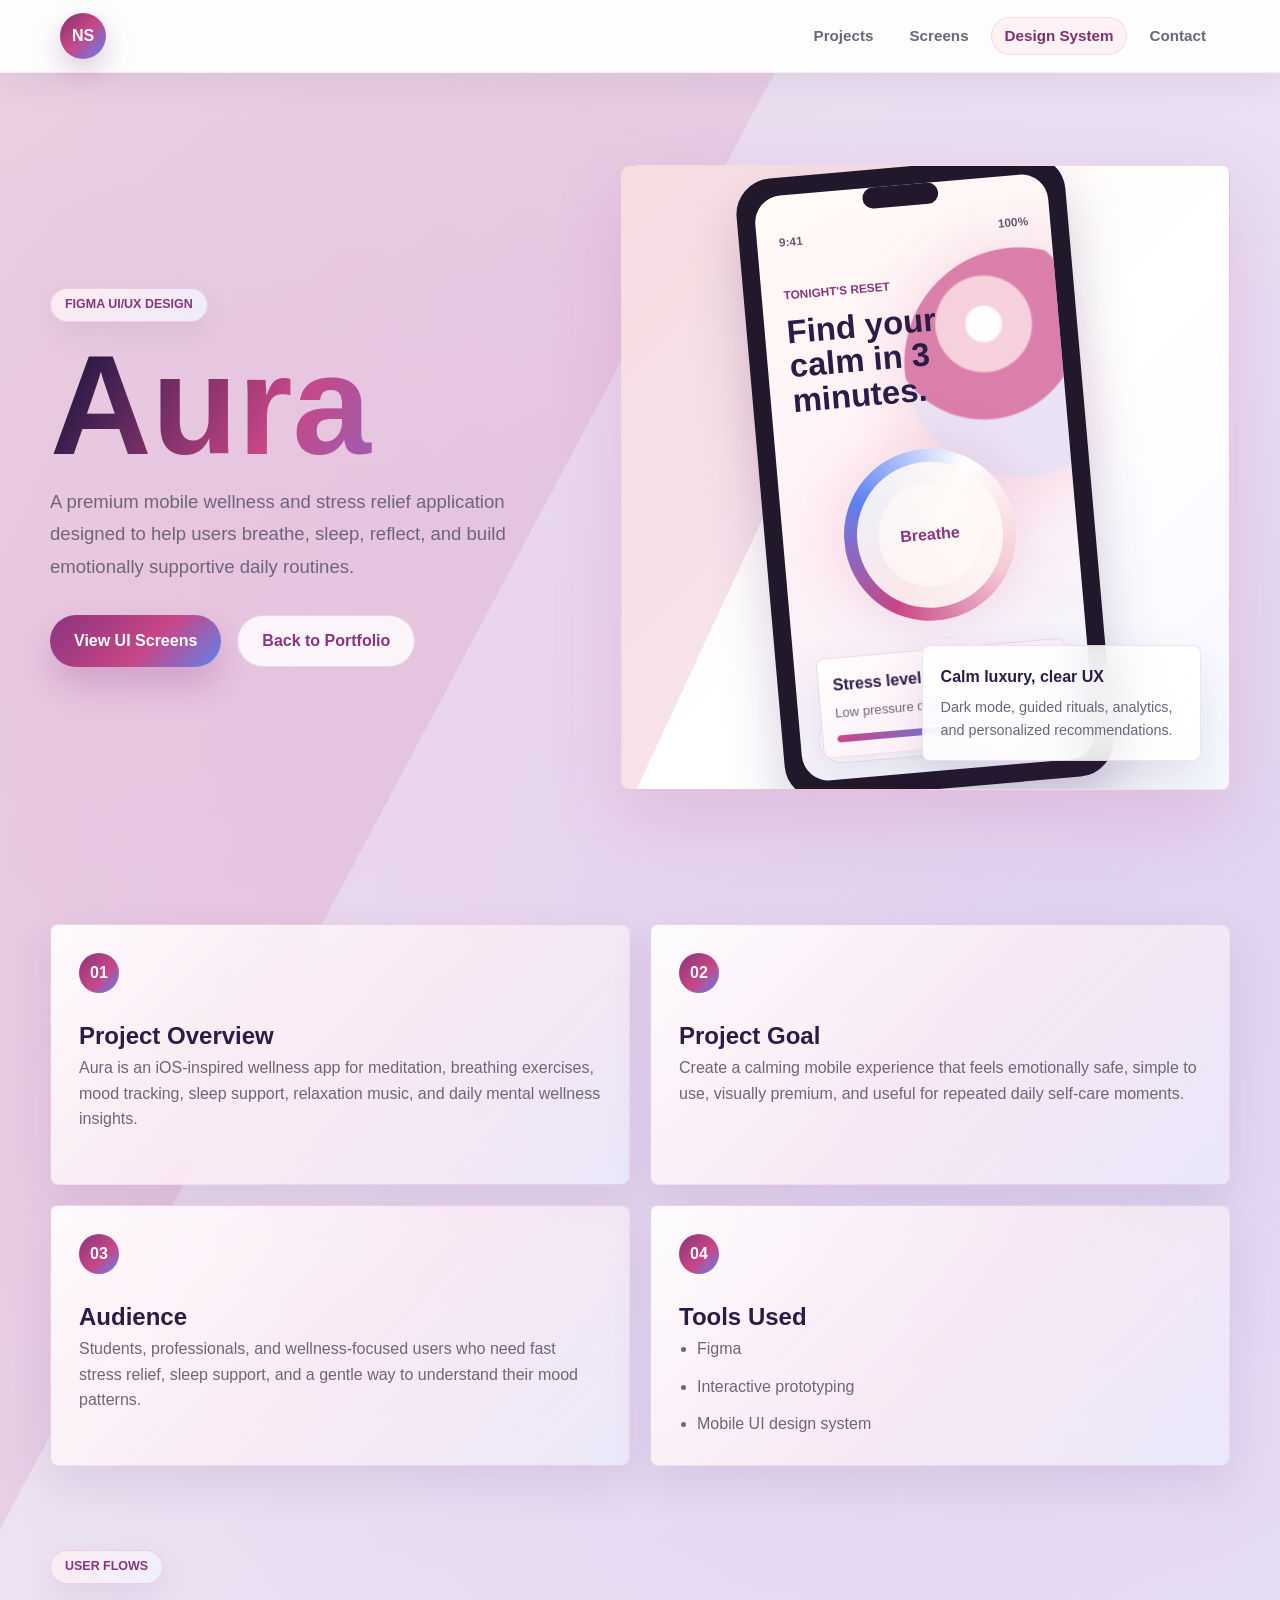
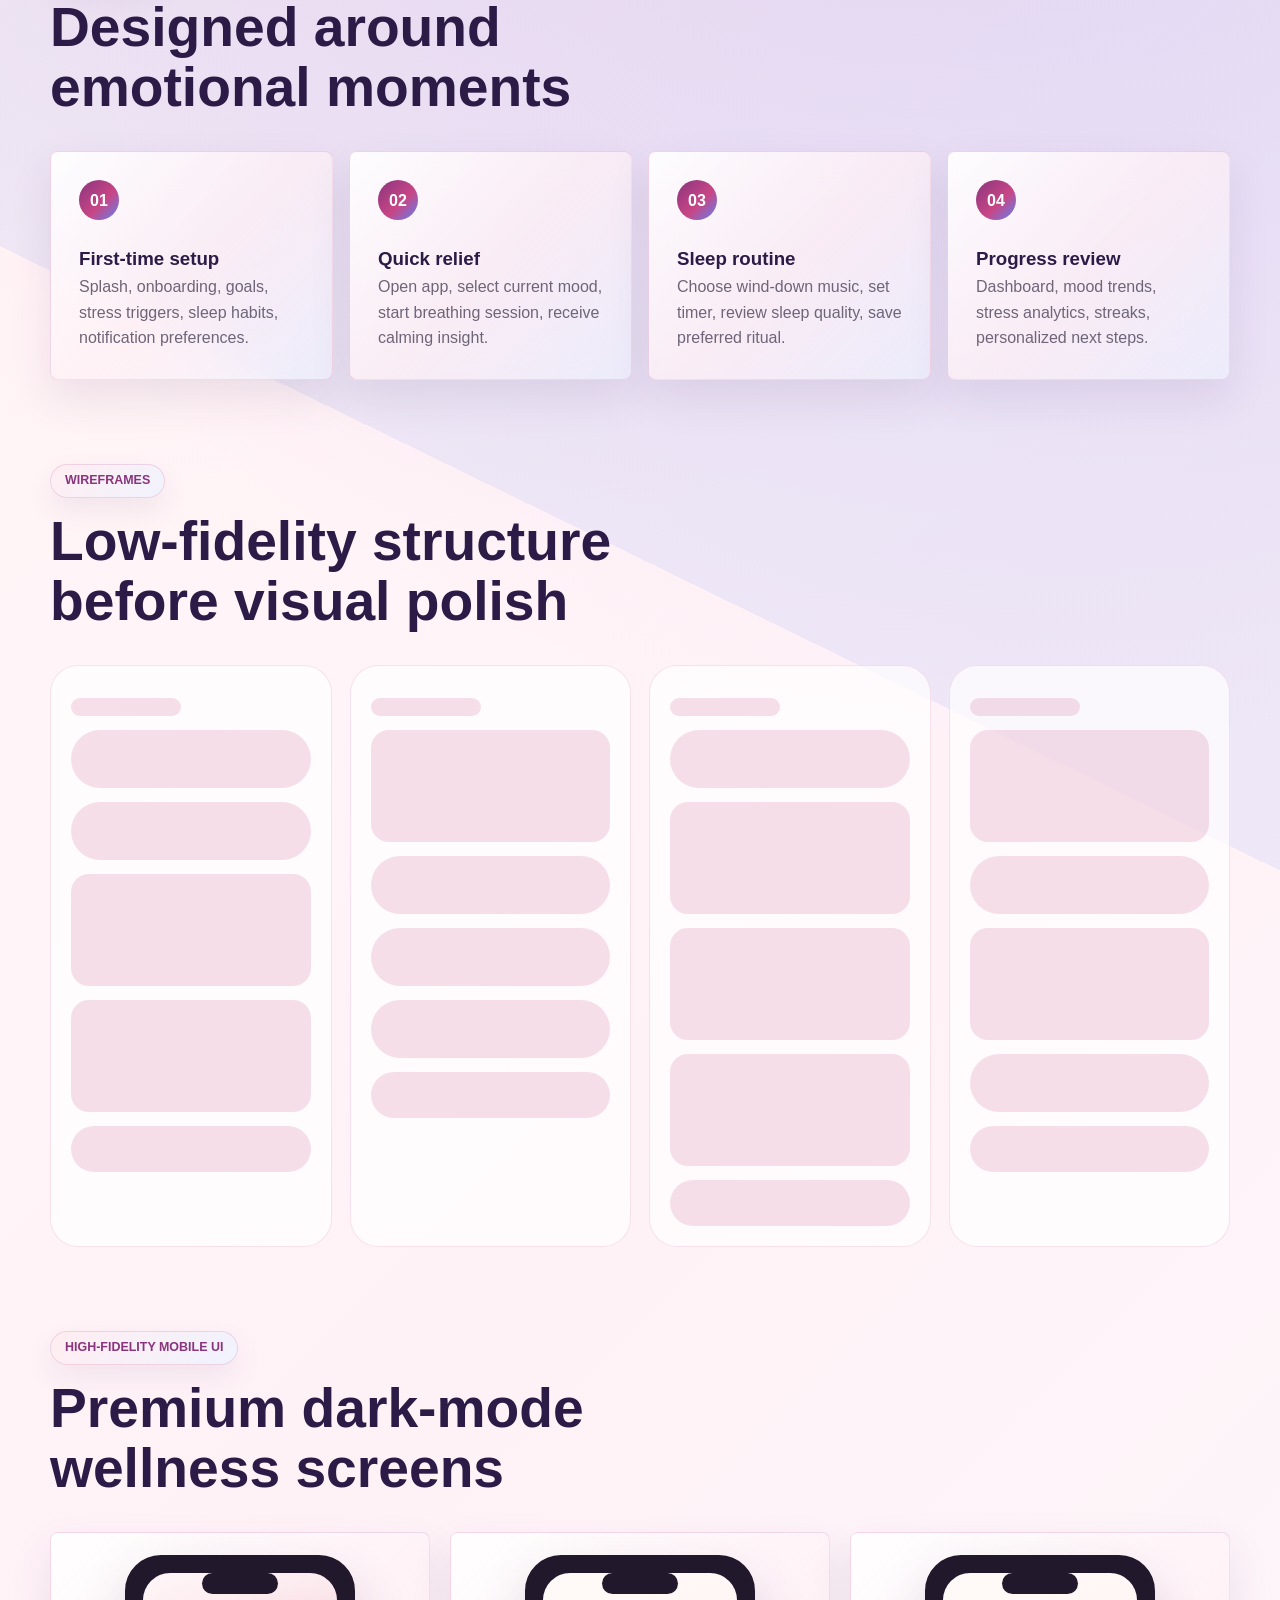
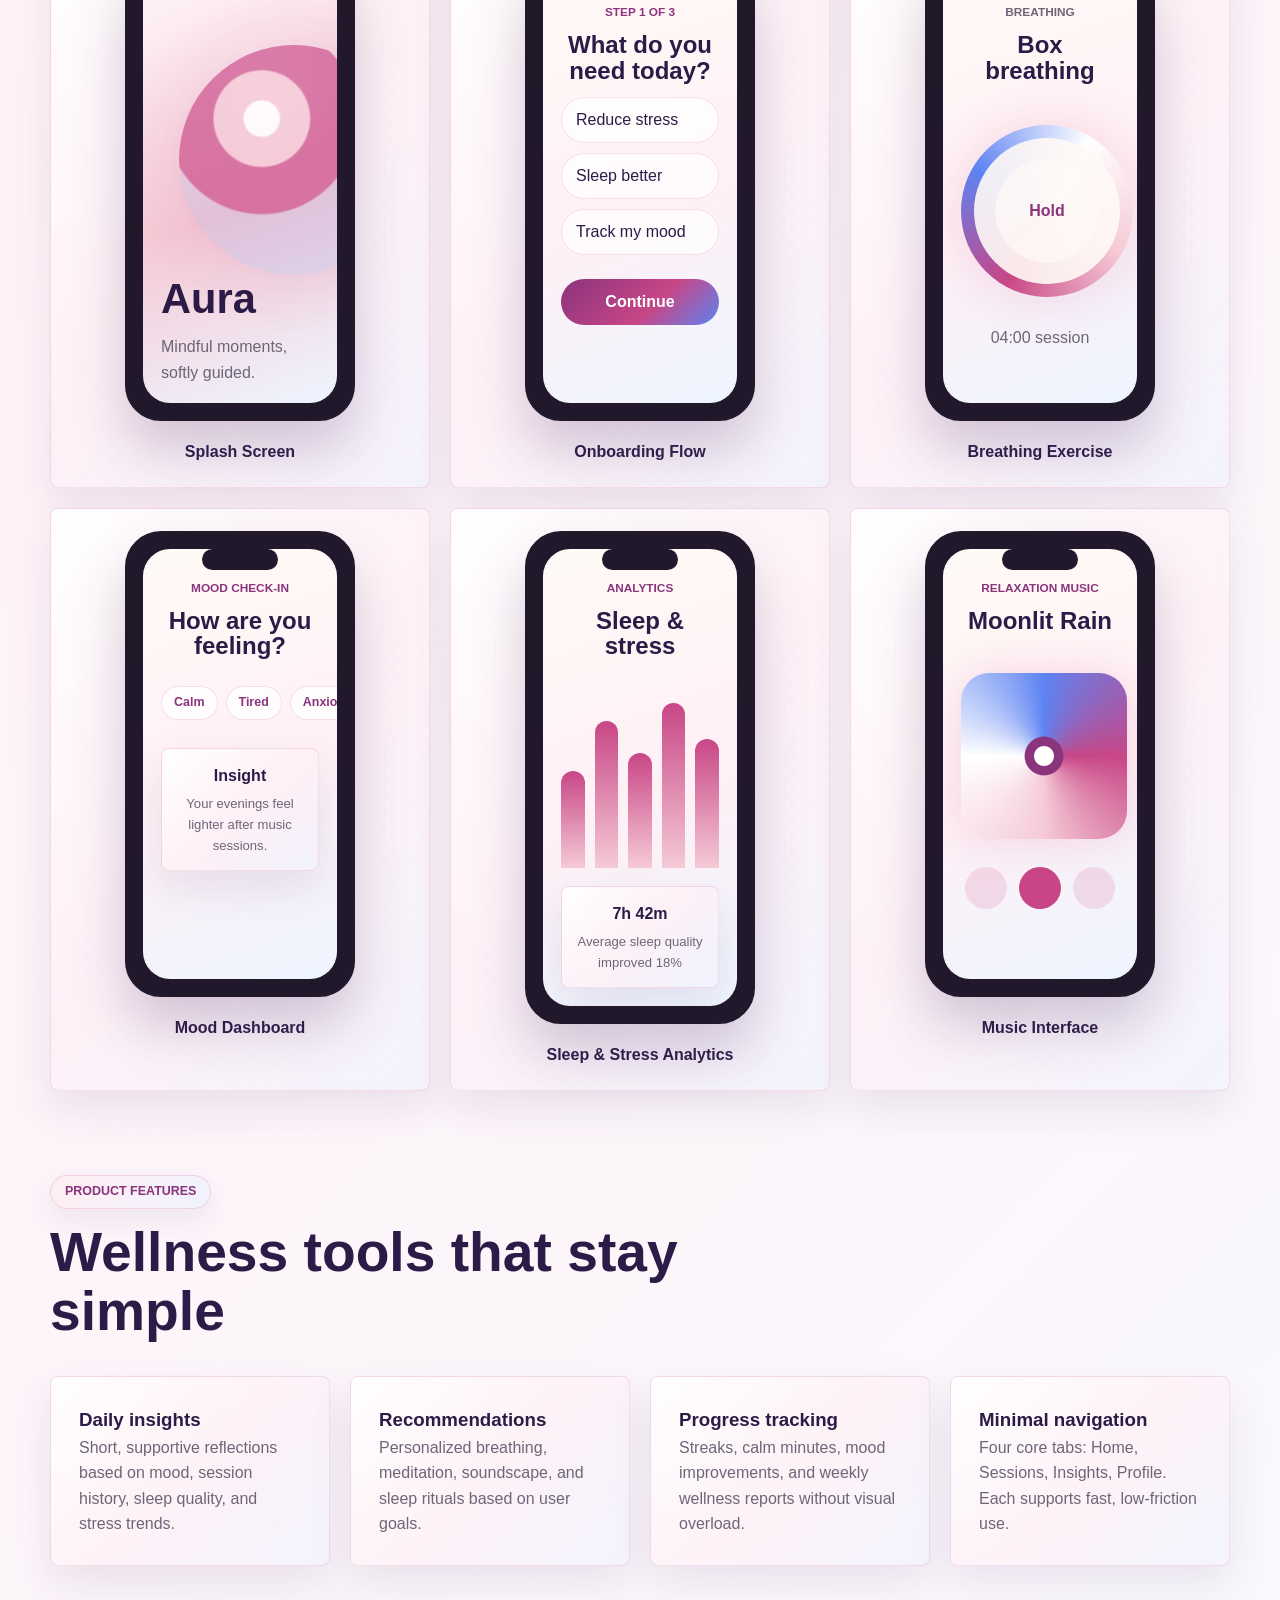
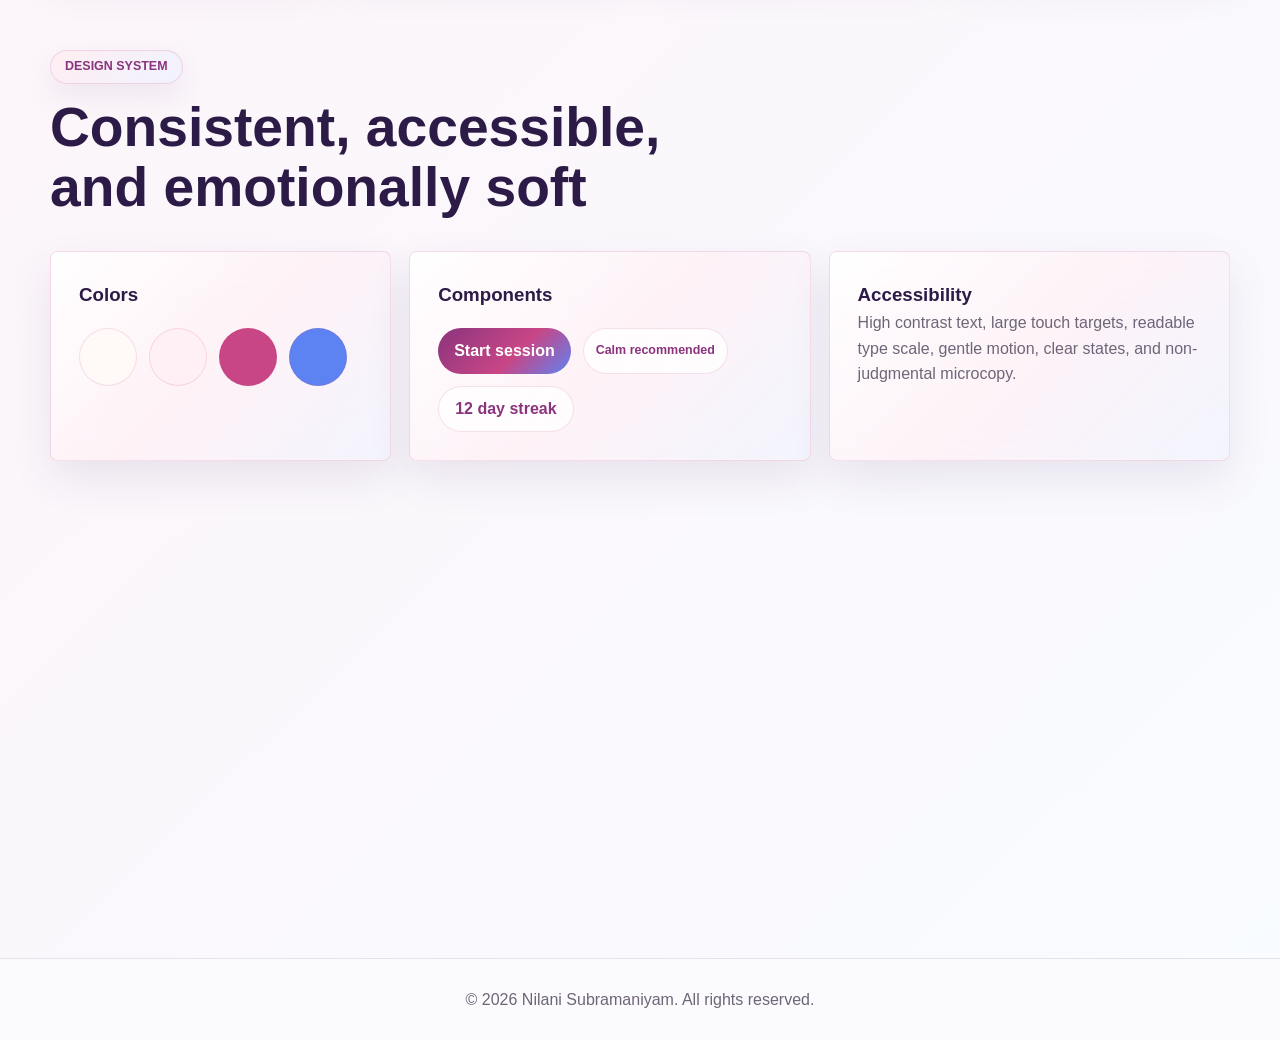
==== aura-case-study.html @ d95088f6 "Initial portfolio case studies" ====
<!DOCTYPE html>
<html lang="en">
<head>
  <meta charset="UTF-8">
  <meta name="viewport" content="width=device-width, initial-scale=1.0">
  <title>Aura Case Study | Nilani Subramaniyam</title>
  <link rel="preconnect" href="https://fonts.googleapis.com">
  <link rel="preconnect" href="https://fonts.gstatic.com" crossorigin>
  <link href="https://fonts.googleapis.com/css2?family=Inter:wght@400;500;600;700;800&display=swap" rel="stylesheet">
  <link rel="stylesheet" href="style.css">
</head>
<body>
  <header class="site-header" id="top">
    <nav class="navbar">
      <a href="index.html" class="logo" aria-label="Back to portfolio home">NS</a>

      <button class="nav-toggle" type="button" aria-label="Open navigation" aria-expanded="false">
        <span></span>
        <span></span>
        <span></span>
      </button>

      <ul class="nav-links">
        <li><a href="index.html#projects">Projects</a></li>
        <li><a href="#screens">Screens</a></li>
        <li><a href="#system">Design System</a></li>
        <li><a href="index.html#contact" class="nav-cta">Contact</a></li>
      </ul>
    </nav>
  </header>

  <main class="aura-page">
    <section class="section aura-case-hero">
      <div class="aura-hero-copy reveal">
        <p class="aura-kicker">Figma UI/UX Design</p>
        <h1>Aura</h1>
        <p>
          A premium mobile wellness and stress relief application designed to help users breathe, sleep, reflect, and build emotionally supportive daily routines.
        </p>
        <div class="hero-actions">
          <a href="#screens" class="btn aura-primary-btn">View UI Screens</a>
          <a href="index.html#projects" class="btn aura-secondary-btn">Back to Portfolio</a>
        </div>
      </div>

      <div class="aura-hero-stage reveal" aria-label="Aura mobile app preview">
        <div class="aura-phone aura-phone-large">
          <div class="aura-screen aura-screen-home">
            <div class="aura-status"><span>9:41</span><span>100%</span></div>
            <div class="aura-orb"></div>
            <p class="aura-mini-label">Tonight's reset</p>
            <h2>Find your calm in 3 minutes.</h2>
            <div class="aura-breath-ring"><span>Breathe</span></div>
            <div class="aura-glass-card">
              <strong>Stress level</strong>
              <span>Low pressure day</span>
              <div class="aura-meter"><i></i></div>
            </div>
            <nav class="aura-tabbar" aria-label="Aura preview navigation">
              <span></span><span></span><span></span><span></span>
            </nav>
          </div>
        </div>
        <div class="aura-floating-note">
          <strong>Calm luxury, clear UX</strong>
          <span>Dark mode, guided rituals, analytics, and personalized recommendations.</span>
        </div>
      </div>
    </section>

    <section class="section aura-section">
      <div class="case-info-grid case-four-grid">
        <article class="aura-card reveal">
          <span class="case-number">01</span>
          <h2>Project Overview</h2>
          <p>Aura is an iOS-inspired wellness app for meditation, breathing exercises, mood tracking, sleep support, relaxation music, and daily mental wellness insights.</p>
        </article>
        <article class="aura-card reveal">
          <span class="case-number">02</span>
          <h2>Project Goal</h2>
          <p>Create a calming mobile experience that feels emotionally safe, simple to use, visually premium, and useful for repeated daily self-care moments.</p>
        </article>
        <article class="aura-card reveal">
          <span class="case-number">03</span>
          <h2>Audience</h2>
          <p>Students, professionals, and wellness-focused users who need fast stress relief, sleep support, and a gentle way to understand their mood patterns.</p>
        </article>
        <article class="aura-card reveal">
          <span class="case-number">04</span>
          <h2>Tools Used</h2>
          <ul class="case-list">
            <li>Figma</li>
            <li>Interactive prototyping</li>
            <li>Mobile UI design system</li>
          </ul>
        </article>
      </div>
    </section>

    <section class="section aura-section">
      <div class="section-heading reveal">
        <p class="aura-kicker">User Flows</p>
        <h2>Designed around emotional moments</h2>
      </div>
      <div class="aura-flow-grid">
        <article class="aura-flow reveal"><span>01</span><h3>First-time setup</h3><p>Splash, onboarding, goals, stress triggers, sleep habits, notification preferences.</p></article>
        <article class="aura-flow reveal"><span>02</span><h3>Quick relief</h3><p>Open app, select current mood, start breathing session, receive calming insight.</p></article>
        <article class="aura-flow reveal"><span>03</span><h3>Sleep routine</h3><p>Choose wind-down music, set timer, review sleep quality, save preferred ritual.</p></article>
        <article class="aura-flow reveal"><span>04</span><h3>Progress review</h3><p>Dashboard, mood trends, stress analytics, streaks, personalized next steps.</p></article>
      </div>
    </section>

    <section class="section aura-section">
      <div class="section-heading reveal">
        <p class="aura-kicker">Wireframes</p>
        <h2>Low-fidelity structure before visual polish</h2>
      </div>
      <div class="aura-wireframe-grid">
        <div class="aura-wireframe reveal"><span></span><i></i><i></i><b></b><b></b><small></small></div>
        <div class="aura-wireframe reveal"><span></span><b></b><i></i><i></i><i></i><small></small></div>
        <div class="aura-wireframe reveal"><span></span><i></i><b></b><b></b><b></b><small></small></div>
        <div class="aura-wireframe reveal"><span></span><b></b><i></i><b></b><i></i><small></small></div>
      </div>
    </section>

    <section class="section aura-section" id="screens">
      <div class="section-heading reveal">
        <p class="aura-kicker">High-Fidelity Mobile UI</p>
        <h2>Premium dark-mode wellness screens</h2>
      </div>

      <div class="aura-screen-gallery">
        <article class="aura-screen-card reveal">
          <div class="aura-phone">
            <div class="aura-screen aura-screen-splash">
              <div class="aura-orb"></div>
              <h3>Aura</h3>
              <p>Mindful moments, softly guided.</p>
            </div>
          </div>
          <h3>Splash Screen</h3>
        </article>

        <article class="aura-screen-card reveal">
          <div class="aura-phone">
            <div class="aura-screen aura-screen-onboarding">
              <p class="aura-mini-label">Step 1 of 3</p>
              <h3>What do you need today?</h3>
              <div class="aura-choice">Reduce stress</div>
              <div class="aura-choice">Sleep better</div>
              <div class="aura-choice">Track my mood</div>
              <button type="button">Continue</button>
            </div>
          </div>
          <h3>Onboarding Flow</h3>
        </article>

        <article class="aura-screen-card reveal">
          <div class="aura-phone">
            <div class="aura-screen aura-screen-breathe">
              <p class="aura-mini-label">Breathing</p>
              <h3>Box breathing</h3>
              <div class="aura-breath-ring"><span>Hold</span></div>
              <p>04:00 session</p>
            </div>
          </div>
          <h3>Breathing Exercise</h3>
        </article>

        <article class="aura-screen-card reveal">
          <div class="aura-phone">
            <div class="aura-screen aura-screen-mood">
              <p class="aura-mini-label">Mood check-in</p>
              <h3>How are you feeling?</h3>
              <div class="aura-moods"><span>Calm</span><span>Tired</span><span>Anxious</span></div>
              <div class="aura-glass-card"><strong>Insight</strong><span>Your evenings feel lighter after music sessions.</span></div>
            </div>
          </div>
          <h3>Mood Dashboard</h3>
        </article>

        <article class="aura-screen-card reveal">
          <div class="aura-phone">
            <div class="aura-screen aura-screen-analytics">
              <p class="aura-mini-label">Analytics</p>
              <h3>Sleep & stress</h3>
              <div class="aura-chart"><i></i><i></i><i></i><i></i><i></i></div>
              <div class="aura-glass-card"><strong>7h 42m</strong><span>Average sleep quality improved 18%</span></div>
            </div>
          </div>
          <h3>Sleep & Stress Analytics</h3>
        </article>

        <article class="aura-screen-card reveal">
          <div class="aura-phone">
            <div class="aura-screen aura-screen-music">
              <p class="aura-mini-label">Relaxation music</p>
              <h3>Moonlit Rain</h3>
              <div class="aura-album"></div>
              <div class="aura-player"><span></span><span></span><span></span></div>
            </div>
          </div>
          <h3>Music Interface</h3>
        </article>
      </div>
    </section>

    <section class="section aura-section">
      <div class="section-heading reveal">
        <p class="aura-kicker">Product Features</p>
        <h2>Wellness tools that stay simple</h2>
      </div>
      <div class="details-grid">
        <div class="aura-card reveal"><h3>Daily insights</h3><p>Short, supportive reflections based on mood, session history, sleep quality, and stress trends.</p></div>
        <div class="aura-card reveal"><h3>Recommendations</h3><p>Personalized breathing, meditation, soundscape, and sleep rituals based on user goals.</p></div>
        <div class="aura-card reveal"><h3>Progress tracking</h3><p>Streaks, calm minutes, mood improvements, and weekly wellness reports without visual overload.</p></div>
        <div class="aura-card reveal"><h3>Minimal navigation</h3><p>Four core tabs: Home, Sessions, Insights, Profile. Each supports fast, low-friction use.</p></div>
      </div>
    </section>

    <section class="section aura-section" id="system">
      <div class="section-heading reveal">
        <p class="aura-kicker">Design System</p>
        <h2>Consistent, accessible, and emotionally soft</h2>
      </div>
      <div class="aura-system-grid">
        <article class="aura-system-panel reveal">
          <h3>Colors</h3>
          <div class="aura-swatches">
            <span style="--swatch:#fffaf7"></span>
            <span style="--swatch:#fff0f5"></span>
            <span style="--swatch:#c84686"></span>
            <span style="--swatch:#5d83f2"></span>
          </div>
        </article>
        <article class="aura-system-panel reveal">
          <h3>Components</h3>
          <div class="aura-components">
            <button type="button">Start session</button>
            <div class="aura-pill">Calm recommended</div>
            <div class="aura-mini-card">12 day streak</div>
          </div>
        </article>
        <article class="aura-system-panel reveal">
          <h3>Accessibility</h3>
          <p>High contrast text, large touch targets, readable type scale, gentle motion, clear states, and non-judgmental microcopy.</p>
        </article>
      </div>
    </section>

    <section class="section aura-section">
      <div class="aura-presentation reveal">
        <p class="aura-kicker">Prototype & Presentation</p>
        <h2>Interactive prototype ideas</h2>
        <ul class="case-list">
          <li>Animated breathing ring that expands and contracts during guided exercises.</li>
          <li>Onboarding choices that personalize the dashboard and first recommendation set.</li>
          <li>Mood check-in transitions from emotion selection to a short wellness insight.</li>
          <li>Sleep music player with timer, ambient background movement, and saved favorites.</li>
          <li>Case study layout: problem, goals, research, flows, wireframes, design system, final UI, prototype, learnings.</li>
        </ul>
      </div>
    </section>
  </main>

  <footer class="footer">
    <p>&copy; 2026 Nilani Subramaniyam. All rights reserved.</p>
  </footer>

  <script src="script.js"></script>
</body>
</html>
---- style.css ----
:root {
  --bg: #fffaf7;
  --surface: #ffffff;
  --surface-soft: #fff0f5;
  --text: #1f1830;
  --muted: #6e6578;
  --primary: #c84686;
  --primary-dark: #81306d;
  --secondary: #5d83f2;
  --accent: #ee9f5c;
  --sage: #7aa68a;
  --lavender: #8f6ce8;
  --border: rgba(31, 24, 48, 0.11);
  --shadow: 0 22px 55px rgba(82, 52, 103, 0.15);
  --radius: 8px;
  --max-width: 1160px;
}

* {
  box-sizing: border-box;
  margin: 0;
  padding: 0;
}

html {
  scroll-behavior: smooth;
  overflow-x: hidden;
}

body {
  position: relative;
  isolation: isolate;
  min-height: 100vh;
  overflow-x: hidden;
  color: var(--text);
  font-family: "Inter", Arial, sans-serif;
  line-height: 1.6;
  background:
    linear-gradient(118deg, rgba(200, 70, 134, 0.12) 0 18%, transparent 18% 100%),
    linear-gradient(26deg, transparent 0 62%, rgba(93, 131, 242, 0.1) 62% 100%),
    linear-gradient(135deg, #fffaf7 0%, #f8fbff 46%, #fff2f7 100%);
}

body::before {
  content: none;
}

img,
input,
textarea,
button {
  font: inherit;
}

a {
  color: inherit;
  text-decoration: none;
}

.site-header {
  position: sticky;
  top: 0;
  z-index: 20;
  background: rgba(255, 255, 255, 0.76);
  border-bottom: 1px solid rgba(138, 52, 125, 0.08);
  box-shadow: 0 10px 32px rgba(44, 27, 71, 0.06);
  backdrop-filter: blur(20px);
  -webkit-backdrop-filter: blur(20px);
}

.navbar {
  width: min(100% - 32px, var(--max-width));
  height: 72px;
  margin: 0 auto;
  display: flex;
  align-items: center;
  justify-content: space-between;
}

.logo {
  width: 46px;
  height: 46px;
  display: inline-grid;
  place-items: center;
  color: #ffffff;
  font-weight: 800;
  border-radius: 50%;
  background: linear-gradient(135deg, var(--primary-dark), var(--primary) 48%, var(--secondary));
  box-shadow: 0 12px 28px rgba(129, 48, 109, 0.24);
}

.nav-links {
  display: flex;
  align-items: center;
  gap: 8px;
  list-style: none;
}

.nav-links a {
  display: inline-flex;
  align-items: center;
  min-height: 38px;
  padding: 0 14px;
  color: var(--muted);
  font-size: 0.95rem;
  font-weight: 600;
  border-radius: 999px;
  transition: color 0.25s ease, background 0.25s ease, box-shadow 0.25s ease;
}

.nav-links a:hover,
.nav-links a.active {
  color: var(--primary-dark);
  background: rgba(255, 237, 240, 0.74);
}

.nav-links a.active {
  box-shadow: inset 0 0 0 1px rgba(138, 52, 125, 0.12);
}

.nav-toggle {
  width: 44px;
  height: 44px;
  display: none;
  border: 1px solid var(--border);
  border-radius: var(--radius);
  background: var(--surface);
  cursor: pointer;
}

.nav-toggle span {
  width: 20px;
  height: 2px;
  display: block;
  margin: 5px auto;
  background: var(--text);
  border-radius: 999px;
  transition: transform 0.25s ease, opacity 0.25s ease;
}

.nav-toggle.open span:nth-child(1) {
  transform: translateY(7px) rotate(45deg);
}

.nav-toggle.open span:nth-child(2) {
  opacity: 0;
}

.nav-toggle.open span:nth-child(3) {
  transform: translateY(-7px) rotate(-45deg);
}

.section {
  position: relative;
  width: min(100% - 32px, var(--max-width));
  margin: 0 auto;
  padding: 92px 0;
  scroll-margin-top: 78px;
}

.about,
.skills,
.projects,
.process,
.contact,
.case-section {
  z-index: 1;
}

.about::before,
.skills::before,
.projects::before,
.process::before,
.contact::before,
.case-section::before {
  content: "";
  position: absolute;
  inset: 0 calc(50% - 50vw);
  z-index: -1;
  pointer-events: none;
}

.about::before {
  background:
    linear-gradient(90deg, rgba(122, 166, 138, 0.14), transparent 38%),
    linear-gradient(180deg, rgba(255, 250, 247, 0.2), rgba(255, 244, 237, 0.62));
}

.skills::before {
  background:
    linear-gradient(135deg, rgba(93, 131, 242, 0.12), transparent 36%),
    linear-gradient(180deg, rgba(248, 251, 255, 0.82), rgba(244, 247, 255, 0.92));
}

.projects::before {
  background:
    linear-gradient(135deg, rgba(255, 237, 240, 0.86), rgba(238, 242, 255, 0.86));
}

.process::before {
  background:
    linear-gradient(90deg, rgba(238, 159, 92, 0.18), transparent 34%),
    linear-gradient(180deg, #fffaf4, #f7fbff);
}

.contact::before {
  background:
    linear-gradient(135deg, rgba(129, 48, 109, 0.12), transparent 42%),
    linear-gradient(180deg, rgba(255, 246, 250, 0.88), rgba(239, 247, 255, 0.95));
}

.case-section::before {
  background:
    linear-gradient(90deg, rgba(255, 255, 255, 0), rgba(93, 131, 242, 0.08), rgba(255, 255, 255, 0));
}

main .case-section:nth-of-type(2n + 3)::before {
  background:
    linear-gradient(135deg, rgba(255, 240, 245, 0.86), rgba(255, 247, 239, 0.9));
}

main .case-section:nth-of-type(2n + 4)::before {
  background:
    linear-gradient(135deg, rgba(241, 248, 243, 0.9), rgba(239, 246, 255, 0.9));
}

.hero {
  min-height: calc(100vh - 72px);
  display: grid;
  grid-template-columns: minmax(0, 1.12fr) minmax(300px, 0.78fr);
  align-items: center;
  gap: clamp(28px, 4.5vw, 56px);
  padding-top: 54px;
  padding-bottom: 76px;
}

.hero-content {
  max-width: 780px;
  min-width: 0;
}

.hero-badge {
  display: inline-flex;
  align-items: center;
  min-height: 36px;
  margin-bottom: 22px;
  padding: 0 16px;
  color: #8a347d;
  font-size: 0.83rem;
  font-weight: 800;
  letter-spacing: 0;
  border: 1px solid rgba(138, 52, 125, 0.16);
  border-radius: 999px;
  background:
    linear-gradient(135deg, rgba(255, 237, 240, 0.95), rgba(238, 242, 255, 0.92)),
    #ffffff;
  box-shadow: 0 12px 30px rgba(44, 27, 71, 0.08);
}

.eyebrow {
  margin-bottom: 14px;
  color: var(--primary-dark);
  font-size: 0.78rem;
  font-weight: 800;
  letter-spacing: 0;
  text-transform: uppercase;
}

.hero h1 {
  max-width: 720px;
  font-size: clamp(3.15rem, 5.75vw, 4.85rem);
  line-height: 1.02;
  letter-spacing: -0.015em;
  color: transparent;
  background: linear-gradient(120deg, #2c1b47 0%, #2c1b47 42%, #8a347d 100%);
  -webkit-background-clip: text;
  background-clip: text;
}

.hero h2 {
  display: inline-flex;
  margin-top: 18px;
  color: transparent;
  font-size: clamp(1.35rem, 2.8vw, 2.05rem);
  font-weight: 800;
  line-height: 1.15;
  background: linear-gradient(90deg, #8a347d, #5d83f2);
  -webkit-background-clip: text;
  background-clip: text;
}

.hero-text {
  max-width: 630px;
  margin-top: 24px;
  color: var(--muted);
  font-size: clamp(1rem, 1.5vw, 1.12rem);
  line-height: 1.75;
}

.hero-actions {
  display: flex;
  flex-wrap: wrap;
  gap: 16px;
  margin-top: 32px;
}

.btn {
  min-height: 52px;
  display: inline-flex;
  align-items: center;
  justify-content: center;
  padding: 0 24px;
  border: 0;
  border-radius: 999px;
  font-weight: 800;
  cursor: pointer;
  transition: transform 0.25s ease, box-shadow 0.25s ease, background 0.25s ease;
}

.btn:hover {
  transform: translateY(-3px);
}

.btn-primary {
  color: #ffffff;
  background: linear-gradient(135deg, #8a347d, #c84686 58%, #5d83f2);
  box-shadow: 0 18px 34px rgba(138, 52, 125, 0.24);
}

.btn-secondary {
  color: #8a347d;
  background:
    linear-gradient(#ffffff, #ffffff) padding-box,
    linear-gradient(135deg, rgba(138, 52, 125, 0.32), rgba(93, 131, 242, 0.28)) border-box;
  border: 1px solid transparent;
  box-shadow: 0 14px 28px rgba(44, 27, 71, 0.08);
}

.hero-stats {
  display: flex;
  flex-wrap: wrap;
  gap: 12px;
  margin-top: 28px;
}

.hero-stats span {
  display: inline-flex;
  align-items: center;
  min-height: 38px;
  padding: 0 14px;
  color: #2c1b47;
  font-size: 0.9rem;
  font-weight: 800;
  border: 1px solid rgba(44, 27, 71, 0.08);
  border-radius: 999px;
  background: rgba(255, 255, 255, 0.7);
  box-shadow: 0 10px 26px rgba(44, 27, 71, 0.07);
}

.hero-visual {
  position: relative;
  min-height: 500px;
  display: grid;
  place-items: center;
  overflow: visible;
}

.profile-frame {
  position: relative;
  width: min(100%, 420px);
  padding: 6px;
  overflow: hidden;
  border: 0;
  border-radius: 30px;
  background: #ffffff;
  box-shadow:
    0 24px 60px rgba(44, 27, 71, 0.16),
    0 0 0 1px rgba(255, 255, 255, 0.9);
}

.profile-card {
  position: relative;
  width: min(100%, 390px);
  padding: 34px;
  overflow: hidden;
  border: 1px solid rgba(255, 255, 255, 0.82);
  border-radius: 8px;
  background: rgba(255, 255, 255, 0.74);
  box-shadow: var(--shadow);
  backdrop-filter: blur(20px);
}

.profile-glow {
  display: none;
}

.profile-photo {
  position: relative;
  width: 100%;
  height: clamp(390px, 47vw, 500px);
  display: block;
  object-fit: cover;
  object-position: center top;
  transform: none;
  border-radius: 24px;
  border: 0;
  box-shadow: none;
}

.profile-name {
  position: relative;
  font-size: 1.35rem;
  font-weight: 800;
}

.profile-role {
  position: relative;
  margin-top: 6px;
  color: var(--muted);
}

.mini-stats {
  position: relative;
  display: flex;
  flex-wrap: wrap;
  gap: 10px;
  margin-top: 26px;
}

.mini-stats span,
.skill-card,
.project-meta span {
  border: 1px solid rgba(200, 70, 134, 0.18);
  border-radius: 999px;
  background:
    linear-gradient(135deg, rgba(255, 240, 245, 0.86), rgba(248, 251, 255, 0.88)),
    #ffffff;
}

.mini-stats span {
  padding: 8px 12px;
  color: var(--primary-dark);
  font-size: 0.84rem;
  font-weight: 700;
}

.section-heading {
  max-width: 720px;
  margin-bottom: 34px;
}

.section-heading h2 {
  font-size: clamp(2rem, 5vw, 3.25rem);
  line-height: 1.08;
  letter-spacing: 0;
}

.about-panel,
.contact-info,
.contact-form {
  border: 1px solid var(--border);
  border-radius: var(--radius);
  background:
    linear-gradient(135deg, rgba(255, 255, 255, 0.9), rgba(255, 248, 241, 0.84)),
    #ffffff;
  box-shadow: 0 18px 42px rgba(82, 52, 103, 0.08);
}

.about-panel {
  padding: clamp(24px, 5vw, 42px);
  display: grid;
  grid-template-columns: 210px 1fr;
  align-items: center;
  gap: 34px;
  border-left: 5px solid var(--sage);
}

.about-image {
  overflow: hidden;
  border-radius: var(--radius);
  box-shadow:
    10px 10px 0 rgba(122, 166, 138, 0.12),
    0 18px 38px rgba(82, 52, 103, 0.12);
}

.about-image img {
  width: 100%;
  aspect-ratio: 4 / 5;
  display: block;
  object-fit: cover;
  object-position: center top;
}

.about-panel p {
  max-width: 900px;
  color: var(--muted);
  font-size: 1.08rem;
}

.skills-grid {
  display: grid;
  grid-template-columns: repeat(4, 1fr);
  gap: 16px;
}

.skill-card {
  min-height: 70px;
  display: grid;
  place-items: center;
  padding: 16px;
  color: var(--text);
  font-weight: 800;
  text-align: center;
  border-radius: 14px;
  border-color: rgba(138, 52, 125, 0.14);
  background:
    linear-gradient(135deg, rgba(255, 255, 255, 0.96), rgba(255, 237, 240, 0.34), rgba(238, 242, 255, 0.5)),
    #ffffff;
  box-shadow: 0 12px 26px rgba(82, 52, 103, 0.08);
  transition: transform 0.25s ease, box-shadow 0.25s ease, border-color 0.25s ease;
}

.skill-card:hover {
  transform: translateY(-5px);
  border-color: rgba(200, 70, 134, 0.36);
  box-shadow: var(--shadow);
}

.project-grid {
  display: grid;
  grid-template-columns: repeat(3, 1fr);
  gap: 24px;
}

.projects {
  min-height: auto;
  padding-top: 22px;
  padding-bottom: 42px;
  display: grid;
  align-content: start;
  scroll-margin-top: 54px;
}

.projects .section-heading {
  max-width: 820px;
  margin-bottom: 22px;
}

.projects .section-heading h2 {
  font-size: clamp(2rem, 3.4vw, 3.1rem);
}

.project-card {
  display: flex;
  flex-direction: column;
  overflow: hidden;
  border: 1px solid var(--border);
  border-radius: var(--radius);
  background:
    linear-gradient(180deg, rgba(255, 255, 255, 0.97), rgba(255, 250, 247, 0.94));
  box-shadow: 0 18px 44px rgba(82, 52, 103, 0.09);
  transition: transform 0.3s ease, box-shadow 0.3s ease;
}

.project-card:hover {
  transform: translateY(-8px);
  box-shadow: var(--shadow);
}

.project-image {
  min-height: 178px;
  display: grid;
  place-items: center;
  color: #ffffff;
  font-size: 2.2rem;
  font-weight: 800;
  background-size: cover;
  background-position: center;
}

.project-image img {
  width: 100%;
  height: 100%;
  min-height: 178px;
  display: block;
  object-fit: cover;
}

.wellness-preview {
  background:
    linear-gradient(135deg, rgba(89, 194, 187, 0.82), rgba(143, 108, 232, 0.78)),
    url("https://images.unsplash.com/photo-1506126613408-eca07ce68773?auto=format&fit=crop&w=900&q=80");
}

.ride-preview {
  background:
    linear-gradient(135deg, rgba(76, 141, 246, 0.82), rgba(33, 24, 44, 0.62)),
    url("https://images.unsplash.com/photo-1500530855697-b586d89ba3ee?auto=format&fit=crop&w=900&q=80");
}

.bouquet-preview {
  background:
    linear-gradient(135deg, rgba(200, 70, 134, 0.74), rgba(238, 159, 92, 0.34), rgba(255, 202, 218, 0.54)),
    url("https://images.unsplash.com/photo-1490750967868-88aa4486c946?auto=format&fit=crop&w=900&q=80");
}

.project-content {
  display: flex;
  flex: 1;
  flex-direction: column;
  padding: 18px 20px;
  border-top: 4px solid var(--primary);
}

.project-card:nth-child(2) .project-content {
  border-top-color: var(--secondary);
}

.project-card:nth-child(3) .project-content {
  border-top-color: var(--accent);
}

.project-meta {
  display: flex;
  flex-wrap: wrap;
  gap: 8px;
  margin-bottom: 16px;
}

.project-meta span {
  padding: 6px 10px;
  color: var(--primary-dark);
  font-size: 0.74rem;
  font-weight: 800;
}

.project-card h3 {
  margin-bottom: 10px;
  font-size: 1.06rem;
  line-height: 1.25;
}

.project-card p {
  color: var(--muted);
  font-size: 0.92rem;
  line-height: 1.55;
}

.project-usage {
  margin-top: 14px;
  padding: 14px;
  border-left: 3px solid var(--primary);
  border-radius: var(--radius);
  background: linear-gradient(135deg, rgba(255, 240, 245, 0.92), rgba(248, 251, 255, 0.94));
}

.project-usage strong {
  color: var(--text);
}

.project-link {
  display: inline-flex;
  align-self: flex-start;
  margin-top: auto;
  padding-top: 14px;
  color: var(--primary-dark);
  font-weight: 800;
}

.project-link:hover {
  color: var(--secondary);
}

.process-grid {
  display: grid;
  grid-template-columns: repeat(7, 1fr);
  gap: 14px;
}

.process-card {
  min-height: 132px;
  padding: 18px;
  border: 1px solid var(--border);
  border-radius: var(--radius);
  background: linear-gradient(180deg, #ffffff, #fff7f1);
  box-shadow: 0 14px 30px rgba(82, 52, 103, 0.08);
  transition: transform 0.25s ease;
}

.process-card:nth-child(odd) {
  background: linear-gradient(180deg, #ffffff, #eef5ff);
}

.process-card:nth-child(3n) {
  background: linear-gradient(180deg, #ffffff, #f0f8f2);
}

.process-card:hover {
  transform: translateY(-5px);
  border-color: rgba(238, 159, 92, 0.34);
}

.process-card span {
  display: inline-grid;
  width: 38px;
  height: 38px;
  place-items: center;
  color: #ffffff;
  font-weight: 800;
  border-radius: 50%;
  background: linear-gradient(135deg, var(--secondary), var(--primary-dark));
}

.process-card h3 {
  margin-top: 28px;
  font-size: 1rem;
}

.contact-layout {
  display: grid;
  grid-template-columns: 0.85fr 1.15fr;
  gap: 24px;
  align-items: start;
}

.contact {
  min-height: auto;
  padding-top: 24px;
  padding-bottom: 42px;
  display: grid;
  align-content: start;
  scroll-margin-top: 60px;
}

.contact .section-heading {
  max-width: 780px;
  margin-bottom: 18px;
}

.contact .section-heading h2 {
  font-size: clamp(2rem, 3.5vw, 3.15rem);
}

.contact-info {
  padding: 16px;
  display: grid;
  gap: 9px;
  align-content: start;
  background:
    linear-gradient(135deg, rgba(255, 255, 255, 0.94), rgba(238, 242, 255, 0.78));
}

.contact-card {
  min-height: 64px;
  padding: 10px 14px;
  display: flex;
  align-items: center;
  gap: 16px;
  color: var(--text);
  border: 1px solid rgba(44, 27, 71, 0.08);
  border-radius: var(--radius);
  background:
    linear-gradient(135deg, rgba(255, 255, 255, 0.96), rgba(255, 250, 253, 0.9));
  overflow-wrap: anywhere;
  box-shadow: 0 12px 28px rgba(82, 52, 103, 0.07);
  transition: border-color 0.25s ease, box-shadow 0.25s ease, transform 0.25s ease;
}

.contact-card:hover {
  border-color: rgba(138, 52, 125, 0.18);
  box-shadow: 0 18px 34px rgba(82, 52, 103, 0.12);
  transform: translateY(-4px);
}

.contact-icon {
  width: 42px;
  height: 42px;
  flex: 0 0 42px;
  display: inline-grid;
  place-items: center;
  color: #ffffff;
  border-radius: 50%;
  background: var(--primary);
  box-shadow: 0 12px 22px rgba(44, 27, 71, 0.12);
}

.contact-icon svg {
  width: 22px;
  height: 22px;
  display: block;
  fill: currentColor;
}

.contact-icon img {
  width: 32px;
  height: 32px;
  display: block;
  object-fit: contain;
}

.icon-email {
  background: #ffffff;
}

.icon-linkedin {
  background: #ffffff;
}

.icon-behance {
  background: #1769ff;
}

.icon-github {
  background: #24292f;
}

.contact-card strong {
  display: block;
  margin-bottom: 3px;
  font-size: 0.92rem;
}

.contact-card small {
  display: block;
  color: var(--muted);
  font-size: 0.95rem;
}

.contact-form {
  padding: 16px 20px;
  border-top: 5px solid var(--secondary);
}

.contact-form label {
  display: block;
  margin: 0 0 6px;
  font-weight: 800;
}

.contact-form input,
.contact-form textarea {
  width: 100%;
  margin-bottom: 12px;
  padding: 11px 14px;
  color: var(--text);
  border: 1px solid var(--border);
  border-radius: var(--radius);
  outline: none;
  background: #ffffff;
  transition: border-color 0.25s ease, box-shadow 0.25s ease;
}

.contact-form input:focus,
.contact-form textarea:focus {
  border-color: rgba(200, 70, 134, 0.55);
  box-shadow: 0 0 0 4px rgba(200, 70, 134, 0.11);
}

.contact-form textarea {
  min-height: 86px;
  resize: vertical;
}

.form-status {
  min-height: 24px;
  margin-top: 12px;
  color: var(--primary-dark);
  font-weight: 700;
}

.case-hero {
  min-height: calc(78vh - 72px);
  display: grid;
  grid-template-columns: 0.92fr 1.08fr;
  align-items: center;
  gap: 42px;
}

.case-hero-copy h1 {
  max-width: 720px;
  font-size: clamp(2.1rem, 4.6vw, 4rem);
  line-height: 1.08;
  letter-spacing: 0;
}

.case-hero-copy p:not(.eyebrow) {
  max-width: 680px;
  margin: 22px 0 28px;
  color: var(--muted);
  font-size: 1.08rem;
}

.case-preview {
  min-height: 420px;
  display: grid;
  place-items: center;
  color: #ffffff;
  font-size: clamp(2.3rem, 6vw, 4.8rem);
  font-weight: 800;
  border-radius: var(--radius);
  box-shadow: var(--shadow);
  background-size: cover;
  background-position: center;
}

.case-section {
  padding: 36px 0;
}

.case-grid,
.details-grid {
  display: grid;
  gap: 20px;
}

.case-grid {
  grid-template-columns: repeat(3, 1fr);
}

.case-grid.two-column,
.case-info-grid {
  display: grid;
  grid-template-columns: repeat(2, 1fr);
  gap: 20px;
}

.case-four-grid {
  align-items: stretch;
  grid-auto-rows: 1fr;
}

.details-grid {
  grid-template-columns: repeat(4, 1fr);
}

.case-card,
.detail-item,
.case-summary {
  border: 1px solid var(--border);
  border-radius: var(--radius);
  background:
    linear-gradient(135deg, rgba(255, 255, 255, 0.9), rgba(255, 250, 247, 0.84));
  box-shadow: 0 18px 42px rgba(82, 52, 103, 0.08);
}

.case-info-grid:not(.case-four-grid) .case-card:first-child,
.case-grid.two-column .case-card:first-child {
  border-top: 5px solid var(--primary);
}

.case-info-grid:not(.case-four-grid) .case-card:last-child,
.case-grid.two-column .case-card:last-child {
  border-top: 5px solid var(--secondary);
}

.case-four-grid .case-card:nth-child(1) {
  border-top: 5px solid var(--primary);
}

.case-four-grid .case-card:nth-child(2) {
  border-top: 5px solid var(--secondary);
}

.case-four-grid .case-card:nth-child(3) {
  border-top: 5px solid var(--accent);
}

.case-four-grid .case-card:nth-child(4) {
  border-top: 5px solid var(--sage);
}

.detail-item:nth-child(3n + 1) {
  border-top: 4px solid var(--primary);
}

.detail-item:nth-child(3n + 2) {
  border-top: 4px solid var(--accent);
}

.detail-item:nth-child(3n) {
  border-top: 4px solid var(--sage);
}

.case-card,
.detail-item {
  padding: 24px;
}

.case-number {
  display: inline-grid;
  width: 44px;
  height: 44px;
  margin-bottom: 22px;
  place-items: center;
  color: #ffffff;
  font-weight: 800;
  border-radius: 50%;
  background: linear-gradient(135deg, var(--primary-dark), var(--primary), var(--secondary));
}

.case-card h2,
.detail-item h3,
.case-summary h2 {
  margin-bottom: 12px;
  line-height: 1.25;
}

.case-card p,
.detail-item p,
.case-summary p:not(.eyebrow) {
  color: var(--muted);
}

.case-summary {
  padding: clamp(24px, 5vw, 42px);
}

.petal-hero {
  position: relative;
}

.petal-preview {
  padding: clamp(16px, 2.4vw, 24px);
  border: 1px solid rgba(200, 70, 134, 0.18);
  border-radius: var(--radius);
  background:
    linear-gradient(115deg, rgba(200, 70, 134, 0.15) 0 34%, transparent 34%),
    linear-gradient(135deg, #fff6f1, #ffffff 54%, #f5f8ff);
  box-shadow: var(--shadow);
}

.petal-hero-screenshot {
  width: 100%;
  height: clamp(300px, 34vw, 420px);
  display: block;
  object-fit: contain;
  object-position: center top;
  padding: 8px;
  border: 1px solid rgba(200, 70, 134, 0.12);
  border-radius: 12px;
  background: rgba(255, 245, 248, 0.78);
  box-shadow: 0 14px 32px rgba(82, 52, 103, 0.1);
}

.petal-window {
  overflow: hidden;
  border-radius: var(--radius);
  background: #fff0f5;
  box-shadow: 0 18px 42px rgba(82, 52, 103, 0.11);
}

.petal-bar {
  min-height: 56px;
  padding: 0 18px;
  display: flex;
  align-items: center;
  justify-content: space-between;
  gap: 16px;
  color: var(--text);
  font-weight: 800;
  background: linear-gradient(90deg, #f5cad6, #f7d8c1);
}

.petal-showcase {
  min-height: 330px;
  padding: clamp(24px, 5vw, 44px);
  display: grid;
  grid-template-columns: 0.9fr 1.1fr;
  align-items: center;
  gap: 24px;
  background:
    linear-gradient(135deg, #fff6f8 0%, #fffaf3 48%, #eef5ff 100%);
}

.petal-showcase p {
  margin-bottom: 12px;
  color: var(--text);
  font-weight: 800;
}

.petal-showcase h2 {
  max-width: 320px;
  margin-bottom: 22px;
  font-size: clamp(2rem, 5vw, 3.8rem);
  line-height: 1.06;
}

.petal-showcase div > span {
  display: inline-flex;
  padding: 10px 18px;
  color: #ffffff;
  font-weight: 800;
  border-radius: 999px;
  background: linear-gradient(135deg, var(--primary), #df6f83);
}

.flower-visual {
  position: relative;
  min-height: 230px;
  border-radius: 28px;
  background:
    linear-gradient(rgba(33, 24, 44, 0.08), rgba(33, 24, 44, 0.1)),
    linear-gradient(135deg, #f8d7df, #fff8ef 48%, #eef5ff);
  overflow: hidden;
}

.flower-visual span {
  position: absolute;
  width: 150px;
  height: 150px;
  border-radius: 50%;
  background: radial-gradient(circle, #ff8caf 0 32%, #c84686 34% 52%, transparent 54%);
  box-shadow: 0 16px 34px rgba(200, 70, 134, 0.16);
}

.flower-visual span:nth-child(1) {
  left: 12%;
  top: 20%;
}

.flower-visual span:nth-child(2) {
  right: 14%;
  top: 28%;
  background: radial-gradient(circle, #ffd6a8 0 32%, #ee9f5c 34% 52%, transparent 54%);
}

.flower-visual span:nth-child(3) {
  left: 38%;
  bottom: 8%;
  background: radial-gradient(circle, #ffffff 0 30%, #7aa68a 32% 52%, transparent 54%);
}

.case-list {
  display: grid;
  gap: 12px;
  padding-left: 18px;
  color: var(--muted);
}

.figma-panel {
  padding: clamp(24px, 5vw, 42px);
  border: 1px solid var(--border);
  border-radius: var(--radius);
  background:
    linear-gradient(135deg, rgba(255, 255, 255, 0.9), rgba(248, 251, 255, 0.86));
  box-shadow: 0 18px 42px rgba(82, 52, 103, 0.08);
}

.figma-panel h2 {
  margin-bottom: 12px;
}

.figma-panel p:not(.eyebrow) {
  max-width: 680px;
  color: var(--muted);
}

.design-preview-grid {
  margin: 24px 0;
  display: grid;
  grid-template-columns: repeat(2, minmax(0, 1fr));
  gap: 16px;
}

.design-preview-image {
  width: 100%;
  height: 290px;
  display: block;
  object-fit: contain;
  object-position: center top;
  padding: 10px;
  border: 1px solid rgba(200, 70, 134, 0.12);
  border-radius: var(--radius);
  background: rgba(255, 255, 255, 0.9);
  box-shadow: 0 16px 34px rgba(82, 52, 103, 0.08);
}

.figma-placeholder {
  min-height: 320px;
  margin: 24px 0;
  display: grid;
  place-items: center;
  color: var(--primary-dark);
  font-weight: 800;
  text-align: center;
  border: 1px dashed rgba(200, 70, 134, 0.42);
  border-radius: var(--radius);
  background:
    linear-gradient(135deg, rgba(255, 240, 245, 0.92), rgba(248, 251, 255, 0.95)),
    #ffffff;
}

.case-process {
  grid-template-columns: repeat(6, 1fr);
}

.aura-page {
  --aura-bg: #fffaf7;
  --aura-panel: rgba(255, 255, 255, 0.82);
  --aura-panel-strong: rgba(255, 246, 250, 0.9);
  --aura-border: rgba(200, 70, 134, 0.16);
  --aura-text: #1f1830;
  --aura-muted: #6e6578;
  --aura-purple: #8f6ce8;
  --aura-violet: #c84686;
  --aura-cyan: #5d83f2;
  --aura-glow: 0 28px 70px rgba(200, 70, 134, 0.16);
  color: var(--aura-text);
  background:
    linear-gradient(118deg, rgba(200, 70, 134, 0.12) 0 18%, transparent 18% 100%),
    linear-gradient(26deg, transparent 0 62%, rgba(93, 131, 242, 0.1) 62% 100%),
    radial-gradient(circle at 18% 9%, rgba(255, 202, 218, 0.44), transparent 30%),
    radial-gradient(circle at 82% 16%, rgba(143, 108, 232, 0.18), transparent 28%),
    linear-gradient(135deg, #fffaf7 0%, #fff2f7 48%, #f8fbff 100%);
}

.aura-page .section {
  width: min(100% - 32px, 1180px);
}

.aura-case-hero {
  min-height: calc(92vh - 72px);
  display: grid;
  grid-template-columns: minmax(0, 0.9fr) minmax(320px, 1.1fr);
  align-items: center;
  gap: clamp(28px, 6vw, 72px);
}

.aura-hero-copy h1 {
  margin: 8px 0 18px;
  color: transparent;
  font-size: clamp(4.4rem, 12vw, 8.8rem);
  line-height: 0.88;
  letter-spacing: 0;
  background: linear-gradient(120deg, #2c1b47 8%, #c84686 48%, #5d83f2 100%);
  -webkit-background-clip: text;
  background-clip: text;
}

.aura-hero-copy p:not(.aura-kicker) {
  max-width: 620px;
  color: var(--aura-muted);
  font-size: clamp(1rem, 1.5vw, 1.16rem);
  line-height: 1.75;
}

.aura-kicker {
  display: inline-flex;
  align-items: center;
  min-height: 34px;
  margin-bottom: 14px;
  padding: 0 14px;
  color: #8a347d;
  font-size: 0.78rem;
  font-weight: 800;
  letter-spacing: 0;
  text-transform: uppercase;
  border: 1px solid rgba(200, 70, 134, 0.18);
  border-radius: 999px;
  background: linear-gradient(135deg, rgba(255, 237, 240, 0.92), rgba(238, 242, 255, 0.86));
  box-shadow: 0 12px 28px rgba(82, 52, 103, 0.08);
}

.aura-primary-btn {
  color: #ffffff;
  background: linear-gradient(135deg, #8a347d, #c84686 58%, #5d83f2);
  box-shadow: 0 18px 34px rgba(138, 52, 125, 0.24);
}

.aura-secondary-btn {
  color: #8a347d;
  border: 1px solid rgba(138, 52, 125, 0.16);
  background: rgba(255, 255, 255, 0.82);
  backdrop-filter: blur(18px);
}

.aura-hero-stage {
  position: relative;
  min-height: 620px;
  display: grid;
  place-items: center;
  overflow: hidden;
  border: 1px solid rgba(200, 70, 134, 0.18);
  border-radius: 8px;
  background:
    linear-gradient(115deg, rgba(200, 70, 134, 0.15) 0 34%, transparent 34%),
    radial-gradient(circle at 50% 40%, rgba(255, 202, 218, 0.55), transparent 42%),
    linear-gradient(135deg, #fff6f1, #ffffff 54%, #f5f8ff);
  box-shadow: var(--aura-glow);
  backdrop-filter: blur(18px);
}

.aura-phone {
  position: relative;
  width: min(100%, 230px);
  padding: 10px;
  border: 8px solid #21182c;
  border-radius: 36px;
  background: #21182c;
  box-shadow: 0 30px 54px rgba(82, 52, 103, 0.24);
}

.aura-phone::before {
  content: "";
  position: absolute;
  top: 10px;
  left: 50%;
  z-index: 2;
  width: 76px;
  height: 21px;
  border-radius: 999px;
  background: #21182c;
  transform: translateX(-50%);
}

.aura-phone-large {
  width: min(58%, 330px);
  transform: rotate(-5deg);
}

.aura-screen {
  position: relative;
  min-height: 430px;
  overflow: hidden;
  padding: 30px 18px 18px;
  color: #2c1b47;
  border-radius: 27px;
  background: linear-gradient(160deg, #fffaf7, #fff0f5 54%, #eef5ff);
}

.aura-phone-large .aura-screen {
  min-height: 570px;
  padding: 38px 22px 22px;
}

.aura-status,
.aura-tabbar,
.aura-player,
.aura-moods {
  display: flex;
  align-items: center;
  justify-content: space-between;
}

.aura-status {
  position: relative;
  z-index: 1;
  margin-bottom: 34px;
  color: rgba(44, 27, 71, 0.72);
  font-size: 0.74rem;
  font-weight: 800;
}

.aura-mini-label {
  position: relative;
  z-index: 1;
  margin-bottom: 10px;
  color: #8a347d;
  font-size: 0.74rem;
  font-weight: 800;
  text-transform: uppercase;
}

.aura-screen h2,
.aura-screen h3 {
  position: relative;
  z-index: 1;
  line-height: 1.05;
}

.aura-screen h2 {
  max-width: 230px;
  font-size: 2.05rem;
}

.aura-screen h3 {
  margin-bottom: 14px;
  font-size: 1.5rem;
}

.aura-orb {
  position: absolute;
  width: 230px;
  height: 230px;
  border-radius: 50%;
  background:
    radial-gradient(circle at 36% 32%, #ffffff 0 8%, #f5cad6 9% 22%, rgba(200, 70, 134, 0.82) 23% 44%, rgba(93, 131, 242, 0.16) 45% 100%);
  filter: blur(0.2px);
  opacity: 0.82;
  right: -72px;
  top: 72px;
  box-shadow: 0 0 70px rgba(200, 70, 134, 0.22);
}

.aura-breath-ring {
  position: relative;
  z-index: 1;
  width: 172px;
  height: 172px;
  display: grid;
  place-items: center;
  margin: 42px auto 28px;
  color: #8a347d;
  font-weight: 800;
  border-radius: 50%;
  background:
    radial-gradient(circle, rgba(255, 255, 255, 0.68) 0 42%, transparent 43%),
    conic-gradient(from 30deg, #ffffff, #f5cad6, #c84686, #5d83f2, #ffffff);
  box-shadow: 0 0 56px rgba(200, 70, 134, 0.18);
}

.aura-breath-ring::after {
  content: "";
  position: absolute;
  inset: 13px;
  border-radius: inherit;
  background: rgba(255, 250, 247, 0.9);
}

.aura-breath-ring span {
  position: relative;
  z-index: 1;
}

.aura-glass-card,
.aura-card,
.aura-flow,
.aura-screen-card,
.aura-system-panel,
.aura-presentation {
  border: 1px solid var(--aura-border);
  border-radius: 8px;
  background: linear-gradient(135deg, rgba(255, 255, 255, 0.92), rgba(255, 240, 245, 0.72), rgba(238, 242, 255, 0.6));
  box-shadow: 0 18px 42px rgba(82, 52, 103, 0.1);
  backdrop-filter: blur(20px);
}

.aura-glass-card {
  position: relative;
  z-index: 1;
  padding: 14px;
}

.aura-glass-card strong,
.aura-glass-card span {
  display: block;
}

.aura-glass-card span {
  margin-top: 4px;
  color: #6e6578;
  font-size: 0.82rem;
}

.aura-meter {
  height: 7px;
  margin-top: 12px;
  overflow: hidden;
  border-radius: 999px;
  background: rgba(44, 27, 71, 0.1);
}

.aura-meter i {
  width: 62%;
  height: 100%;
  display: block;
  border-radius: inherit;
  background: linear-gradient(90deg, #c84686, #5d83f2);
}

.aura-tabbar {
  position: absolute;
  left: 18px;
  right: 18px;
  bottom: 16px;
  min-height: 48px;
  padding: 0 18px;
  border: 1px solid rgba(138, 52, 125, 0.14);
  border-radius: 999px;
  background: rgba(255, 255, 255, 0.72);
  backdrop-filter: blur(18px);
}

.aura-tabbar span {
  width: 10px;
  height: 10px;
  display: block;
  border-radius: 50%;
  background: rgba(138, 52, 125, 0.32);
}

.aura-tabbar span:first-child {
  width: 32px;
  border-radius: 999px;
  background: linear-gradient(135deg, #c84686, #5d83f2);
}

.aura-floating-note {
  position: absolute;
  right: 28px;
  bottom: 28px;
  width: min(46%, 290px);
  padding: 18px;
  color: #2c1b47;
  border: 1px solid rgba(200, 70, 134, 0.16);
  border-radius: 8px;
  background: rgba(255, 255, 255, 0.84);
  box-shadow: 0 20px 42px rgba(82, 52, 103, 0.12);
  backdrop-filter: blur(20px);
}

.aura-floating-note strong,
.aura-floating-note span {
  display: block;
}

.aura-floating-note span {
  margin-top: 6px;
  color: var(--aura-muted);
  font-size: 0.9rem;
}

.aura-section {
  padding: 42px 0;
}

.aura-page .section-heading h2,
.aura-presentation h2 {
  color: #2c1b47;
  font-size: clamp(2rem, 4.6vw, 3.45rem);
}

.aura-card,
.aura-flow,
.aura-system-panel,
.aura-presentation {
  padding: clamp(20px, 3vw, 28px);
}

.aura-card h2,
.aura-card h3,
.aura-flow h3,
.aura-system-panel h3 {
  color: #2c1b47;
}

.aura-card p,
.aura-flow p,
.aura-system-panel p,
.aura-presentation li {
  color: var(--aura-muted);
}

.aura-page .case-number,
.aura-flow span {
  display: inline-grid;
  width: 40px;
  height: 40px;
  place-items: center;
  margin-bottom: 24px;
  color: #ffffff;
  font-weight: 800;
  border-radius: 50%;
  background: linear-gradient(135deg, #8a347d, #c84686 58%, #5d83f2);
}

.aura-flow-grid {
  display: grid;
  grid-template-columns: repeat(4, 1fr);
  gap: 16px;
}

.aura-wireframe-grid {
  display: grid;
  grid-template-columns: repeat(4, 1fr);
  gap: 18px;
}

.aura-wireframe {
  min-height: 360px;
  padding: 20px;
  display: grid;
  align-content: start;
  gap: 14px;
  border: 1px solid rgba(200, 70, 134, 0.14);
  border-radius: 28px;
  background: rgba(255, 255, 255, 0.7);
}

.aura-wireframe span,
.aura-wireframe i,
.aura-wireframe b,
.aura-wireframe small {
  display: block;
  border-radius: 999px;
  background: rgba(200, 70, 134, 0.16);
}

.aura-wireframe span {
  width: 46%;
  height: 18px;
  margin-top: 12px;
}

.aura-wireframe i {
  width: 100%;
  height: 58px;
}

.aura-wireframe b {
  height: 112px;
  border-radius: 18px;
}

.aura-wireframe small {
  height: 46px;
  margin-top: auto;
}

.aura-screen-gallery {
  display: grid;
  grid-template-columns: repeat(3, 1fr);
  gap: 20px;
}

.aura-screen-card {
  padding: 22px;
  text-align: center;
}

.aura-screen-card .aura-phone {
  margin: 0 auto 18px;
}

.aura-screen-card > h3 {
  color: #2c1b47;
  font-size: 1rem;
}

.aura-screen-splash {
  display: grid;
  align-content: end;
  text-align: left;
  background: radial-gradient(circle at 68% 28%, rgba(255, 255, 255, 0.42), transparent 22%), linear-gradient(160deg, #fff6f8, #f5cad6 54%, #eef5ff);
}

.aura-screen-splash h3 {
  font-size: 2.6rem;
}

.aura-screen-splash p,
.aura-screen-breathe p {
  position: relative;
  z-index: 1;
  color: #6e6578;
}

.aura-choice,
.aura-screen-onboarding button {
  position: relative;
  z-index: 1;
  width: 100%;
  min-height: 46px;
  margin-top: 10px;
  display: flex;
  align-items: center;
  padding: 0 14px;
  color: #2c1b47;
  border: 1px solid rgba(200, 70, 134, 0.14);
  border-radius: 999px;
  background: rgba(255, 255, 255, 0.72);
}

.aura-screen-onboarding button {
  justify-content: center;
  margin-top: 24px;
  color: #ffffff;
  font-weight: 800;
  border: 0;
  background: linear-gradient(135deg, #8a347d, #c84686 58%, #5d83f2);
}

.aura-moods {
  position: relative;
  z-index: 1;
  gap: 8px;
  margin: 28px 0;
}

.aura-moods span,
.aura-pill {
  display: inline-flex;
  align-items: center;
  min-height: 34px;
  padding: 0 12px;
  color: #8a347d;
  font-size: 0.78rem;
  font-weight: 800;
  border: 1px solid rgba(200, 70, 134, 0.16);
  border-radius: 999px;
  background: rgba(255, 255, 255, 0.76);
}

.aura-chart {
  position: relative;
  z-index: 1;
  height: 180px;
  margin: 30px 0 18px;
  display: flex;
  align-items: end;
  gap: 10px;
}

.aura-chart i {
  flex: 1;
  min-height: 46px;
  border-radius: 999px 999px 10px 10px;
  background: linear-gradient(180deg, #c84686, #f5cad6);
}

.aura-chart i:nth-child(1) { height: 54%; }
.aura-chart i:nth-child(2) { height: 82%; }
.aura-chart i:nth-child(3) { height: 64%; }
.aura-chart i:nth-child(4) { height: 92%; }
.aura-chart i:nth-child(5) { height: 72%; }

.aura-album {
  position: relative;
  z-index: 1;
  width: 166px;
  height: 166px;
  margin: 40px auto 28px;
  border-radius: 28px;
  background:
    radial-gradient(circle at 50% 50%, #ffffff 0 8%, #8a347d 9% 16%, transparent 17%),
    conic-gradient(#5d83f2, #c84686, #f5cad6, #ffffff, #5d83f2);
  box-shadow: 0 0 44px rgba(200, 70, 134, 0.18);
}

.aura-player {
  position: relative;
  z-index: 1;
  width: 150px;
  margin: 0 auto;
}

.aura-player span {
  width: 42px;
  height: 42px;
  display: block;
  border-radius: 50%;
  background: rgba(200, 70, 134, 0.15);
}

.aura-player span:nth-child(2) {
  background: #c84686;
}

.aura-system-grid {
  display: grid;
  grid-template-columns: 0.85fr 1fr 1fr;
  gap: 18px;
}

.aura-swatches,
.aura-components {
  display: flex;
  flex-wrap: wrap;
  gap: 12px;
  margin-top: 18px;
}

.aura-swatches span {
  width: 58px;
  height: 58px;
  display: block;
  border: 1px solid rgba(200, 70, 134, 0.16);
  border-radius: 50%;
  background: var(--swatch);
}

.aura-components button,
.aura-mini-card {
  min-height: 46px;
  display: inline-flex;
  align-items: center;
  padding: 0 16px;
  color: #ffffff;
  font-weight: 800;
  border: 0;
  border-radius: 999px;
  background: linear-gradient(135deg, #8a347d, #c84686 58%, #5d83f2);
}

.aura-mini-card {
  color: #8a347d;
  border: 1px solid rgba(200, 70, 134, 0.16);
  background: rgba(255, 255, 255, 0.76);
}

.aura-presentation {
  max-width: 980px;
}

.tripzy-page {
  --tripzy-blue: #2563eb;
  --tripzy-blue-dark: #0f2a62;
  --tripzy-cyan: #38bdf8;
  --tripzy-ink: #081225;
}

.tripzy-hero {
  min-height: calc(78vh - 72px);
  display: grid;
  grid-template-columns: 0.92fr 1.08fr;
  align-items: center;
  gap: 42px;
}

.tripzy-hero::before,
.tripzy-showcase-section::before,
.tripzy-process-section::before {
  content: "";
  position: absolute;
  inset: 0 calc(50% - 50vw);
  z-index: -1;
  pointer-events: none;
  background:
    linear-gradient(135deg, rgba(37, 99, 235, 0.11), transparent 42%),
    linear-gradient(180deg, rgba(248, 251, 255, 0.94), rgba(255, 255, 255, 0.9));
}

.tripzy-hero-copy h1 {
  max-width: 720px;
  margin-top: 12px;
  font-size: clamp(2.1rem, 4.6vw, 4rem);
  line-height: 1.08;
}

.tripzy-hero-copy p:not(.eyebrow) {
  max-width: 640px;
  margin: 24px 0 30px;
  color: var(--muted);
  font-size: clamp(1rem, 1.4vw, 1.18rem);
}

.tripzy-hero-visual {
  position: relative;
  min-height: 520px;
  display: grid;
  place-items: center;
  padding: clamp(16px, 2.4vw, 24px);
  border: 1px solid rgba(37, 99, 235, 0.18);
  border-radius: var(--radius);
  background:
    linear-gradient(115deg, rgba(37, 99, 235, 0.13) 0 34%, transparent 34%),
    linear-gradient(135deg, #f3f8ff, #ffffff 54%, #eef5ff);
  box-shadow: var(--shadow);
  overflow: hidden;
}

.tripzy-phone {
  position: relative;
  width: min(72%, 330px);
  padding: 12px;
  border: 10px solid #07111f;
  border-radius: 42px;
  background: #0b1220;
  box-shadow: 0 34px 58px rgba(0, 0, 0, 0.32);
}

.tripzy-phone::before,
.iphone-mockup::before {
  content: "";
  position: absolute;
  top: 10px;
  left: 50%;
  width: 82px;
  height: 22px;
  border-radius: 999px;
  background: #050914;
  transform: translateX(-50%);
  z-index: 2;
}

.tripzy-phone img {
  width: 100%;
  min-height: 500px;
  display: block;
  object-fit: cover;
  object-position: center top;
  border-radius: 28px;
  background: #eaf4ff;
}

.tripzy-splash-phone {
  width: min(44%, 270px);
  height: clamp(370px, 35vw, 470px);
  aspect-ratio: 350 / 755;
  min-height: 0;
  display: grid;
  grid-template-rows: auto 1fr auto;
  padding: 18px 22px 28px;
  border: 12px solid #000000;
  border-radius: 32px;
  background: #ffffff;
}

.tripzy-splash-phone::before {
  content: none;
}

.tripzy-splash-image {
  width: min(44%, 270px);
  height: auto;
  display: block;
  border-radius: 0;
  box-shadow: 0 34px 58px rgba(0, 0, 0, 0.24);
}

.tripzy-status-bar {
  min-height: 28px;
  display: flex;
  align-items: center;
  justify-content: space-between;
  color: #000000;
  font-size: 0.9rem;
  font-weight: 700;
}

.tripzy-status-icons {
  display: flex;
  align-items: center;
  gap: 5px;
}

.tripzy-status-icons span {
  display: block;
  background: #000000;
}

.tripzy-status-icons span:nth-child(1) {
  width: 16px;
  height: 11px;
  clip-path: polygon(0 100%, 18% 100%, 18% 66%, 36% 66%, 36% 42%, 54% 42%, 54% 22%, 72% 22%, 72% 0, 100% 0, 100% 100%);
}

.tripzy-status-icons span:nth-child(2) {
  width: 15px;
  height: 11px;
  border: 2px solid #000000;
  border-top-color: transparent;
  border-left-color: transparent;
  border-radius: 50%;
  background: transparent;
  transform: rotate(-45deg);
}

.tripzy-status-icons span:nth-child(3) {
  width: 20px;
  height: 10px;
  border: 2px solid #000000;
  border-radius: 4px;
  background: linear-gradient(90deg, #000000 0 72%, transparent 72%);
}

.tripzy-splash-content {
  display: grid;
  place-items: center;
}

.tripzy-splash-content strong {
  font-size: clamp(3rem, 5vw, 4rem);
  line-height: 1;
  letter-spacing: 0;
  background: linear-gradient(90deg, #263dff 0 48%, #b6a9e7 48% 100%);
  -webkit-background-clip: text;
  background-clip: text;
  color: transparent;
}

.tripzy-loading-area {
  display: grid;
  gap: 16px;
  justify-items: center;
}

.tripzy-loading-bar {
  width: 90%;
  height: 18px;
  display: block;
  border-radius: 999px;
  background: #000000;
}

.tripzy-loading-area b {
  color: #000000;
  font-size: clamp(1.55rem, 2.3vw, 2rem);
  line-height: 1;
}

.tripzy-floating-card {
  position: absolute;
  right: 24px;
  bottom: 24px;
  width: min(70%, 260px);
  padding: 16px;
  color: #ffffff;
  border: 1px solid rgba(255, 255, 255, 0.18);
  border-radius: var(--radius);
  background: rgba(8, 18, 37, 0.72);
  box-shadow: 0 18px 38px rgba(0, 0, 0, 0.24);
  backdrop-filter: blur(16px);
}

.tripzy-floating-card strong,
.tripzy-floating-card span {
  display: block;
}

.tripzy-floating-card span {
  margin-top: 4px;
  color: rgba(255, 255, 255, 0.76);
  font-size: 0.9rem;
}

.tripzy-showcase-section .section-heading,
.tripzy-process-section .section-heading {
  max-width: 850px;
}

.tripzy-showcase-grid {
  display: grid;
  grid-template-columns: repeat(6, minmax(220px, 1fr));
  gap: 18px;
  overflow-x: auto;
  padding: 8px 2px 18px;
  scroll-snap-type: x mandatory;
}

.tripzy-showcase-panel {
  margin-top: 24px;
}

.tripzy-showcase-card {
  min-width: 220px;
  padding: 18px;
  text-align: center;
  border: 1px solid rgba(37, 99, 235, 0.12);
  border-radius: var(--radius);
  background:
    linear-gradient(180deg, #ffffff, #eef6ff);
  box-shadow: 0 18px 38px rgba(37, 99, 235, 0.1);
  scroll-snap-align: start;
  transition: transform 0.3s ease, box-shadow 0.3s ease;
}

.tripzy-showcase-card:hover {
  transform: translateY(-8px);
  box-shadow: 0 26px 54px rgba(37, 99, 235, 0.18);
}

.tripzy-showcase-card.reveal:not(.visible) {
  transition-delay: var(--reveal-delay, 0ms);
}

.iphone-mockup {
  position: relative;
  width: min(100%, 190px);
  margin: 0 auto 16px;
  padding: 11px;
  border: 8px solid #0a1020;
  border-radius: 34px;
  background: #0a1020;
  box-shadow: 0 22px 36px rgba(8, 18, 37, 0.22);
}

.iphone-screen {
  min-height: 330px;
  display: grid;
  align-content: end;
  gap: 8px;
  padding: 24px 16px;
  color: #ffffff;
  text-align: left;
  border-radius: 24px;
  overflow: hidden;
}

.iphone-screen span {
  font-size: 0.78rem;
  font-weight: 800;
  letter-spacing: 0.08em;
  text-transform: uppercase;
}

.iphone-screen strong {
  font-size: 1.24rem;
  line-height: 1.08;
}

.tripzy-screen-splash {
  background: linear-gradient(160deg, #2563eb, #38bdf8);
}

.tripzy-screen-verify {
  background: linear-gradient(160deg, #0f2a62, #2563eb 58%, #eab308);
}

.tripzy-screen-docs {
  background: linear-gradient(160deg, #111827, #2563eb 70%, #ffffff);
}

.tripzy-screen-booking {
  background: linear-gradient(160deg, #1d4ed8, #0ea5e9 62%, #22c55e);
}

.tripzy-screen-access {
  background: linear-gradient(160deg, #172554, #7c3aed 58%, #38bdf8);
}

.tripzy-screen-profile {
  background: linear-gradient(160deg, #0f172a, #2563eb 55%, #f8fafc);
}

.tripzy-showcase-card h3 {
  font-size: 0.98rem;
  line-height: 1.3;
}

.tripzy-process-timeline {
  display: grid;
  grid-template-columns: repeat(7, 1fr);
  gap: 14px;
}

.tripzy-process-step {
  min-height: 160px;
  padding: 18px;
  border: 1px solid var(--border);
  border-radius: var(--radius);
  background: #ffffff;
  box-shadow: 0 16px 34px rgba(82, 52, 103, 0.08);
}

.tripzy-process-step span {
  display: inline-grid;
  width: 38px;
  height: 38px;
  place-items: center;
  color: #ffffff;
  font-weight: 800;
  border-radius: 50%;
  background: linear-gradient(135deg, var(--primary-dark), var(--primary), var(--secondary));
}

.tripzy-process-step h3 {
  margin-top: 24px;
  font-size: 0.98rem;
  line-height: 1.25;
}

.tripzy-final-gallery {
  grid-template-columns: 1fr;
}

.tripzy-flow-image {
  height: auto;
  padding: 10px;
  object-fit: contain;
  background: #000000;
}

.footer {
  padding: 28px 16px;
  color: var(--muted);
  text-align: center;
  border-top: 1px solid var(--border);
  background: rgba(255, 255, 255, 0.64);
}

.reveal {
  opacity: 0;
  transform: translateY(22px);
  transition: opacity 0.7s ease, transform 0.7s ease;
}

.reveal.visible {
  opacity: 1;
  transform: translateY(0);
}

@media (max-width: 980px) {
  .hero,
  .contact-layout,
  .case-hero,
  .tripzy-hero {
    grid-template-columns: 1fr;
  }

  .hero {
    min-height: auto;
    padding-top: 70px;
    padding-bottom: 72px;
    gap: 44px;
  }

  .hero-visual {
    min-height: auto;
    place-items: start;
  }

  .profile-frame {
    width: min(100%, 390px);
  }

  .skills-grid,
  .project-grid,
  .details-grid {
    grid-template-columns: repeat(2, 1fr);
  }

  .projects {
    min-height: auto;
    align-content: start;
  }

  .contact {
    min-height: auto;
    align-content: start;
  }

  .about-panel {
    grid-template-columns: 180px 1fr;
  }

  .process-grid,
  .case-grid {
    grid-template-columns: repeat(4, 1fr);
  }

  .case-grid,
  .case-grid.two-column,
  .case-info-grid {
    grid-template-columns: 1fr;
  }

  .petal-showcase,
  .case-process {
    grid-template-columns: repeat(2, 1fr);
  }

  .tripzy-hero {
    min-height: auto;
    padding-top: 70px;
  }

  .tripzy-hero-visual {
    min-height: 480px;
  }

  .tripzy-process-timeline {
    grid-template-columns: repeat(3, 1fr);
  }

  .aura-case-hero {
    min-height: auto;
    grid-template-columns: 1fr;
    padding-top: 70px;
  }

  .aura-hero-stage {
    min-height: 560px;
  }

  .aura-phone-large {
    width: min(70%, 320px);
  }

  .aura-flow-grid,
  .aura-wireframe-grid,
  .aura-screen-gallery,
  .aura-system-grid {
    grid-template-columns: repeat(2, 1fr);
  }
}

@media (max-width: 720px) {
  .navbar {
    width: min(100% - 24px, var(--max-width));
    height: 68px;
  }

  .nav-toggle {
    display: block;
  }

  .nav-links {
    position: absolute;
    top: 68px;
    left: 12px;
    right: 12px;
    display: none;
    padding: 18px;
    flex-direction: column;
    align-items: stretch;
    gap: 8px;
    border: 1px solid var(--border);
    border-radius: var(--radius);
    background: rgba(255, 255, 255, 0.96);
    box-shadow: var(--shadow);
  }

  .nav-links.open {
    display: flex;
  }

  .nav-links a {
    display: block;
    padding: 10px 12px;
    min-height: auto;
  }

  .section {
    width: min(100% - 24px, var(--max-width));
    padding: 68px 0;
    scroll-margin-top: 74px;
  }

  .case-section {
    padding: 32px 0;
  }

  .projects {
    padding-top: 26px;
    padding-bottom: 44px;
    scroll-margin-top: 68px;
  }

  .projects .section-heading h2 {
    font-size: clamp(2rem, 10vw, 2.85rem);
  }

  .contact {
    padding-top: 28px;
    padding-bottom: 54px;
    scroll-margin-top: 70px;
  }

  .contact .section-heading h2 {
    font-size: clamp(2.1rem, 11vw, 3.2rem);
  }

  .hero {
    min-height: auto;
    gap: 36px;
    padding-top: 52px;
    padding-bottom: 60px;
  }

  .hero-badge {
    min-height: auto;
    margin-bottom: 18px;
    padding: 8px 12px;
    font-size: 0.78rem;
  }

  .hero h1 {
    font-size: clamp(2.6rem, 13vw, 3.65rem);
    line-height: 1.04;
  }

  .hero h2 {
    margin-top: 14px;
  }

  .hero-text {
    margin-top: 18px;
    line-height: 1.68;
  }

  .hero-actions,
  .hero-actions .btn {
    width: 100%;
  }

  .hero-actions {
    gap: 12px;
    margin-top: 26px;
  }

  .hero-stats {
    gap: 8px;
    margin-top: 22px;
  }

  .hero-stats span {
    min-height: 34px;
    padding: 0 11px;
    font-size: 0.82rem;
  }

  .profile-frame {
    width: 100%;
    max-width: 360px;
    margin: 0 auto;
    padding: 6px;
    border-radius: 26px;
  }

  .profile-photo {
    height: 410px;
    border-radius: 20px;
    object-position: center top;
    transform: none;
  }

  .skills-grid,
  .project-grid,
  .process-grid,
  .about-panel,
  .details-grid {
    grid-template-columns: 1fr;
  }

  .case-preview {
    min-height: 260px;
  }

  .petal-showcase,
  .case-process {
    grid-template-columns: 1fr;
  }

  .tripzy-hero {
    gap: 28px;
    padding-top: 46px;
  }

  .tripzy-hero-copy h1 {
    font-size: clamp(2.45rem, 13vw, 3.7rem);
  }

  .tripzy-hero-visual {
    min-height: 430px;
  }

  .tripzy-phone {
    width: min(84%, 280px);
  }

  .tripzy-splash-phone {
    width: min(76%, 260px);
    height: 430px;
    min-height: 0;
    padding: 14px 18px 24px;
    border-width: 10px;
  }

  .tripzy-splash-image {
    width: min(76%, 260px);
  }

  .tripzy-phone img {
    min-height: 410px;
  }

  .tripzy-process-timeline {
    grid-template-columns: 1fr;
  }

  .tripzy-showcase-grid {
    grid-template-columns: repeat(6, minmax(210px, 78vw));
  }

  .aura-page .section {
    width: min(100% - 24px, 1180px);
  }

  .aura-case-hero {
    gap: 26px;
    padding-top: 48px;
  }

  .aura-hero-copy h1 {
    font-size: clamp(4rem, 24vw, 6.4rem);
  }

  .aura-hero-stage {
    min-height: 500px;
  }

  .aura-phone-large {
    width: min(86%, 290px);
    transform: none;
  }

  .aura-phone-large .aura-screen {
    min-height: 500px;
  }

  .aura-floating-note {
    position: relative;
    right: auto;
    bottom: auto;
    width: calc(100% - 28px);
    margin: 16px auto 0;
  }

  .aura-flow-grid,
  .aura-wireframe-grid,
  .aura-screen-gallery,
  .aura-system-grid {
    grid-template-columns: 1fr;
  }

  .aura-screen-card {
    padding: 18px;
  }

  .iphone-screen {
    min-height: 310px;
  }

  .petal-hero-screenshot {
    height: 220px;
  }

  .design-preview-grid {
    grid-template-columns: 1fr;
  }

  .design-preview-image {
    grid-column: auto;
    height: 230px;
  }

  .petal-bar {
    align-items: flex-start;
    flex-direction: column;
    padding: 16px 18px;
  }

  .about-image {
    max-width: 230px;
  }

  .project-image {
    min-height: 180px;
  }

  .project-image img {
    min-height: 180px;
  }

  .profile-card,
  .about-panel,
  .contact-info,
  .contact-form {
    padding: 22px;
  }
}


*{
    margin:0;
    padding:0;
    box-sizing:border-box;
    font-family:Arial, Helvetica, sans-serif;
}

body{
    background:#f5f6fb;
    overflow-x:hidden;
}

/* SECTION */
.design-process-section{
    width:100%;
    padding:80px 6%;
    display:flex;
    justify-content:space-between;
    align-items:flex-start;
    gap:40px;
    background:#f5f6fb;
}

/* LEFT SIDE */
.design-left{
    flex:1;
    width:100%;
}

.section-tag{
    color:#7b3fe4;
    font-size:18px;
    font-weight:700;
    margin-bottom:20px;
}

.design-left h1{
    font-size:72px;
    line-height:1.1;
    color:#16142d;
    margin-bottom:50px;
    max-width:700px;
}

/* CARDS */
.process-cards{
    width:100%;
    display:grid;
    grid-template-columns:repeat(auto-fit,minmax(180px,1fr));
    gap:20px;
}

.process-card{
    width:100%;
    min-height:220px;
    background:white;
    border-radius:20px;
    padding:25px;
    box-shadow:0 5px 20px rgba(0,0,0,0.05);
    display:flex;
    flex-direction:column;
    justify-content:flex-start;
}

.number{
    width:60px;
    height:60px;
    border-radius:50%;
    background:linear-gradient(135deg,#6c63ff,#8e44ad);
    color:white;
    display:flex;
    justify-content:center;
    align-items:center;
    font-size:24px;
    font-weight:bold;
    margin-bottom:30px;
}

.process-card h3{
    font-size:32px;
    line-height:1.3;
    color:#16142d;
}

/* RIGHT SIDE */
.summary-box{
    width:420px;
    background:white;
    padding:40px;
    border-radius:20px;
    box-shadow:0 5px 20px rgba(0,0,0,0.05);
    flex-shrink:0;
}

.summary-tag{
    color:#7b3fe4;
    font-size:18px;
    font-weight:700;
    margin-bottom:20px;
}

.summary-box h2{
    font-size:48px;
    color:#16142d;
    margin-bottom:30px;
}

.summary-box ul{
    padding-left:20px;
}

.summary-box li{
    font-size:22px;
    color:#66667a;
    line-height:1.7;
    margin-bottom:20px;
}

/* TABLET */
@media(max-width:1200px){
    .design-process-section{
        flex-direction:column;
    }

    .summary-box{
        width:100%;
    }

    .design-left h1{
        max-width:100%;
    }
}

/* MOBILE */
@media(max-width:768px){
    .design-process-section{
        padding:60px 5%;
    }

    .design-left h1{
        font-size:48px;
    }

    .process-cards{
        grid-template-columns:1fr;
    }

    .process-card h3{
        font-size:28px;
    }

    .summary-box h2{
        font-size:36px;
    }

    .summary-box li{
        font-size:18px;
    }
}
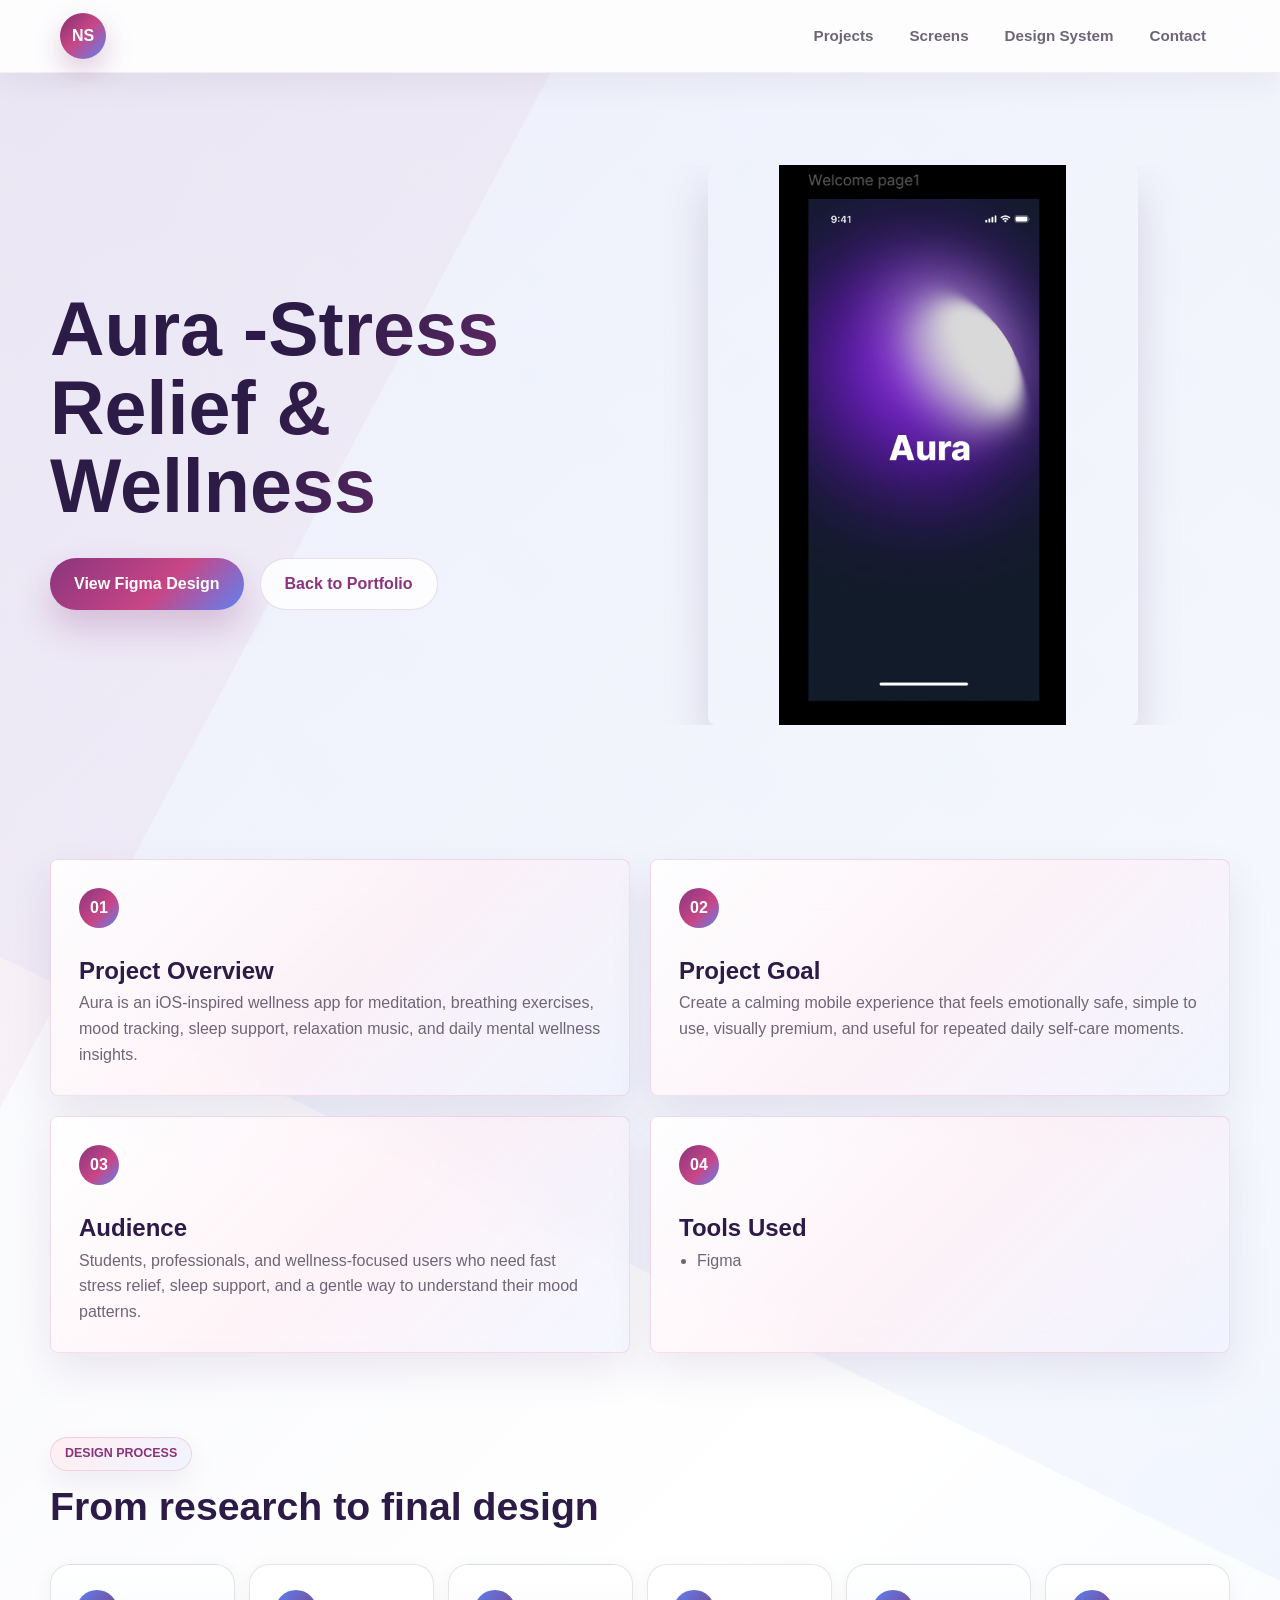
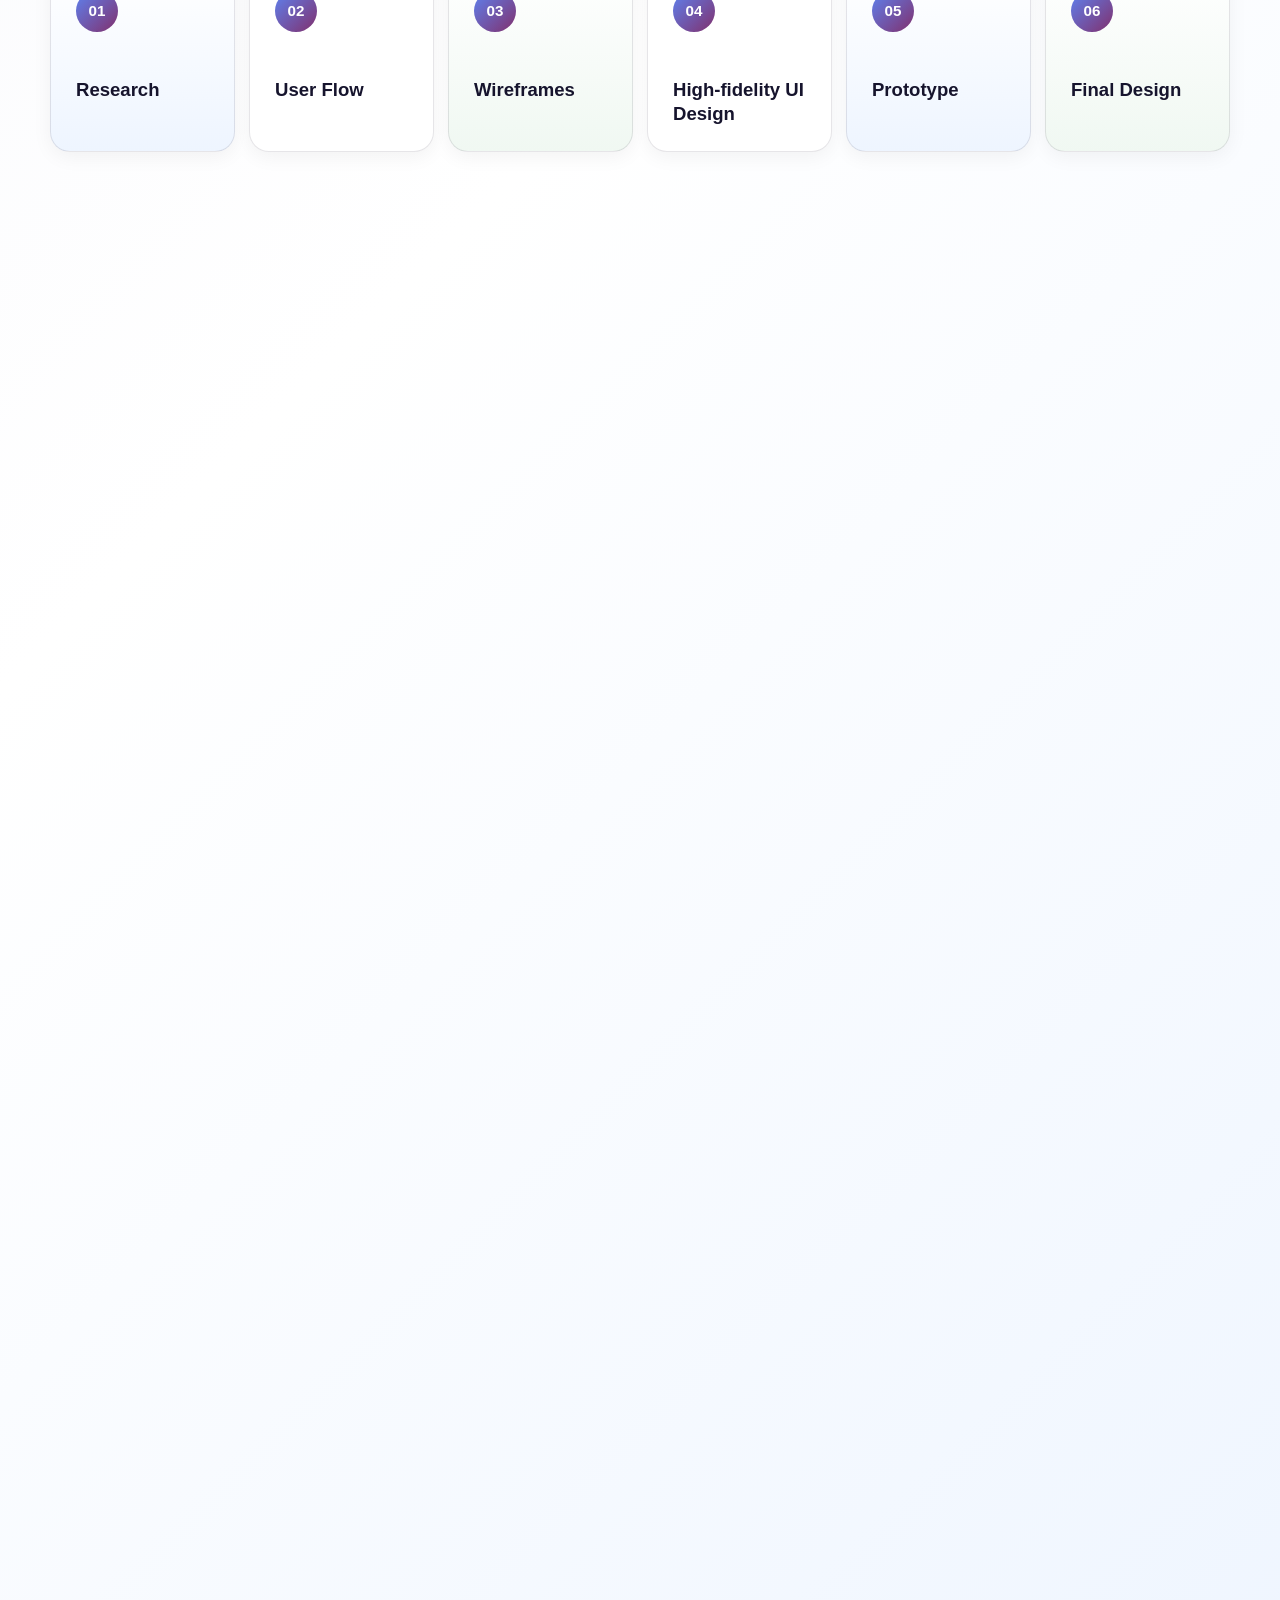
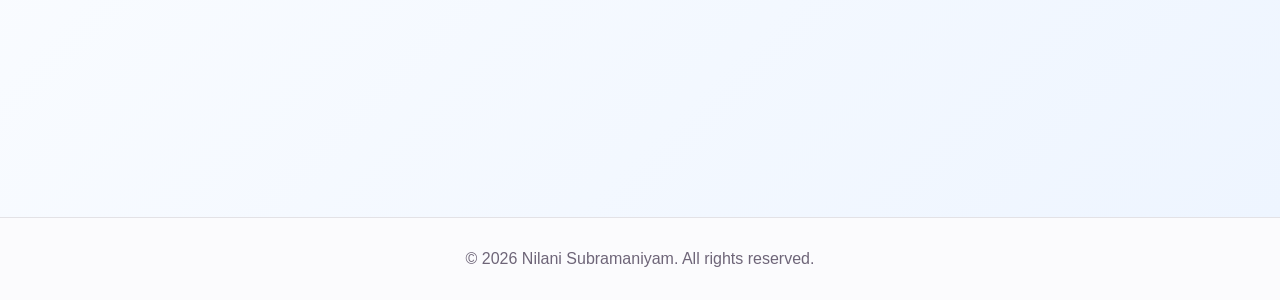
==== commit d5fe3427: "Update portfolio case study previews and theme" ====
--- a/aura-case-study.html
+++ b/aura-case-study.html
@@ -32,39 +32,17 @@
   <main class="aura-page">
     <section class="section aura-case-hero">
       <div class="aura-hero-copy reveal">
-        <p class="aura-kicker">Figma UI/UX Design</p>
-        <h1>Aura</h1>
-        <p>
-          A premium mobile wellness and stress relief application designed to help users breathe, sleep, reflect, and build emotionally supportive daily routines.
-        </p>
+     
+        <h1>Aura -Stress Relief & Wellness</h1>
+       
         <div class="hero-actions">
-          <a href="#screens" class="btn aura-primary-btn">View UI Screens</a>
+          <a href="https://www.figma.com/design/7rpj37IThAXHlIgLJpGXV9/IX_006_UI_Builders?node-id=0-1&t=EvSAfgX4Wrxli6Gu-1" class="btn aura-primary-btn">View Figma Design</a>
           <a href="index.html#projects" class="btn aura-secondary-btn">Back to Portfolio</a>
         </div>
       </div>
 
       <div class="aura-hero-stage reveal" aria-label="Aura mobile app preview">
-        <div class="aura-phone aura-phone-large">
-          <div class="aura-screen aura-screen-home">
-            <div class="aura-status"><span>9:41</span><span>100%</span></div>
-            <div class="aura-orb"></div>
-            <p class="aura-mini-label">Tonight's reset</p>
-            <h2>Find your calm in 3 minutes.</h2>
-            <div class="aura-breath-ring"><span>Breathe</span></div>
-            <div class="aura-glass-card">
-              <strong>Stress level</strong>
-              <span>Low pressure day</span>
-              <div class="aura-meter"><i></i></div>
-            </div>
-            <nav class="aura-tabbar" aria-label="Aura preview navigation">
-              <span></span><span></span><span></span><span></span>
-            </nav>
-          </div>
-        </div>
-        <div class="aura-floating-note">
-          <strong>Calm luxury, clear UX</strong>
-          <span>Dark mode, guided rituals, analytics, and personalized recommendations.</span>
-        </div>
+        <img src="assets/aura-welcome-page.png" alt="Aura welcome page screen" class="aura-hero-image">
       </div>
     </section>
 
@@ -90,10 +68,25 @@
           <h2>Tools Used</h2>
           <ul class="case-list">
             <li>Figma</li>
-            <li>Interactive prototyping</li>
-            <li>Mobile UI design system</li>
+            
           </ul>
         </article>
+      </div>
+    </section>
+
+    <section class="section aura-section">
+      <div class="section-heading reveal">
+        <p class="aura-kicker">Design Process</p>
+        <h2>From research to final design</h2>
+      </div>
+
+      <div class="process-grid case-process">
+        <div class="process-card reveal"><span>01</span><h3>Research</h3></div>
+        <div class="process-card reveal"><span>02</span><h3>User Flow</h3></div>
+        <div class="process-card reveal"><span>03</span><h3>Wireframes</h3></div>
+        <div class="process-card reveal"><span>04</span><h3>High-fidelity UI Design</h3></div>
+        <div class="process-card reveal"><span>05</span><h3>Prototype</h3></div>
+        <div class="process-card reveal"><span>06</span><h3>Final Design</h3></div>
       </div>
     </section>
 
@@ -111,154 +104,30 @@
     </section>
 
     <section class="section aura-section">
-      <div class="section-heading reveal">
-        <p class="aura-kicker">Wireframes</p>
-        <h2>Low-fidelity structure before visual polish</h2>
-      </div>
-      <div class="aura-wireframe-grid">
-        <div class="aura-wireframe reveal"><span></span><i></i><i></i><b></b><b></b><small></small></div>
-        <div class="aura-wireframe reveal"><span></span><b></b><i></i><i></i><i></i><small></small></div>
-        <div class="aura-wireframe reveal"><span></span><i></i><b></b><b></b><b></b><small></small></div>
-        <div class="aura-wireframe reveal"><span></span><b></b><i></i><b></b><i></i><small></small></div>
+      <div class="case-summary reveal">
+        <p class="eyebrow">Full Project Details</p>
+        <h2>What I designed</h2>
+        <ul class="case-list">
+          <li>Designed a wellness-focused mobile application in Figma to help users manage stress, relaxation, breathing, and daily emotional balance.</li>
+          <li>Created user-friendly interfaces for onboarding, meditation, breathing exercises, mood tracking, sleep support, and relaxation music.</li>
+          <li>Developed high-fidelity UI screens and interactive prototype ideas with a calm, accessible, and emotionally supportive mobile experience.</li>
+          <li>Focused on simple navigation, soft visual hierarchy, consistent components, and user-centered design principles for mental wellness users.</li>
+        </ul>
       </div>
     </section>
 
     <section class="section aura-section" id="screens">
-      <div class="section-heading reveal">
-        <p class="aura-kicker">High-Fidelity Mobile UI</p>
-        <h2>Premium dark-mode wellness screens</h2>
-      </div>
-
-      <div class="aura-screen-gallery">
-        <article class="aura-screen-card reveal">
-          <div class="aura-phone">
-            <div class="aura-screen aura-screen-splash">
-              <div class="aura-orb"></div>
-              <h3>Aura</h3>
-              <p>Mindful moments, softly guided.</p>
-            </div>
-          </div>
-          <h3>Splash Screen</h3>
-        </article>
-
-        <article class="aura-screen-card reveal">
-          <div class="aura-phone">
-            <div class="aura-screen aura-screen-onboarding">
-              <p class="aura-mini-label">Step 1 of 3</p>
-              <h3>What do you need today?</h3>
-              <div class="aura-choice">Reduce stress</div>
-              <div class="aura-choice">Sleep better</div>
-              <div class="aura-choice">Track my mood</div>
-              <button type="button">Continue</button>
-            </div>
-          </div>
-          <h3>Onboarding Flow</h3>
-        </article>
-
-        <article class="aura-screen-card reveal">
-          <div class="aura-phone">
-            <div class="aura-screen aura-screen-breathe">
-              <p class="aura-mini-label">Breathing</p>
-              <h3>Box breathing</h3>
-              <div class="aura-breath-ring"><span>Hold</span></div>
-              <p>04:00 session</p>
-            </div>
-          </div>
-          <h3>Breathing Exercise</h3>
-        </article>
-
-        <article class="aura-screen-card reveal">
-          <div class="aura-phone">
-            <div class="aura-screen aura-screen-mood">
-              <p class="aura-mini-label">Mood check-in</p>
-              <h3>How are you feeling?</h3>
-              <div class="aura-moods"><span>Calm</span><span>Tired</span><span>Anxious</span></div>
-              <div class="aura-glass-card"><strong>Insight</strong><span>Your evenings feel lighter after music sessions.</span></div>
-            </div>
-          </div>
-          <h3>Mood Dashboard</h3>
-        </article>
-
-        <article class="aura-screen-card reveal">
-          <div class="aura-phone">
-            <div class="aura-screen aura-screen-analytics">
-              <p class="aura-mini-label">Analytics</p>
-              <h3>Sleep & stress</h3>
-              <div class="aura-chart"><i></i><i></i><i></i><i></i><i></i></div>
-              <div class="aura-glass-card"><strong>7h 42m</strong><span>Average sleep quality improved 18%</span></div>
-            </div>
-          </div>
-          <h3>Sleep & Stress Analytics</h3>
-        </article>
-
-        <article class="aura-screen-card reveal">
-          <div class="aura-phone">
-            <div class="aura-screen aura-screen-music">
-              <p class="aura-mini-label">Relaxation music</p>
-              <h3>Moonlit Rain</h3>
-              <div class="aura-album"></div>
-              <div class="aura-player"><span></span><span></span><span></span></div>
-            </div>
-          </div>
-          <h3>Music Interface</h3>
-        </article>
-      </div>
-    </section>
-
-    <section class="section aura-section">
-      <div class="section-heading reveal">
-        <p class="aura-kicker">Product Features</p>
-        <h2>Wellness tools that stay simple</h2>
-      </div>
-      <div class="details-grid">
-        <div class="aura-card reveal"><h3>Daily insights</h3><p>Short, supportive reflections based on mood, session history, sleep quality, and stress trends.</p></div>
-        <div class="aura-card reveal"><h3>Recommendations</h3><p>Personalized breathing, meditation, soundscape, and sleep rituals based on user goals.</p></div>
-        <div class="aura-card reveal"><h3>Progress tracking</h3><p>Streaks, calm minutes, mood improvements, and weekly wellness reports without visual overload.</p></div>
-        <div class="aura-card reveal"><h3>Minimal navigation</h3><p>Four core tabs: Home, Sessions, Insights, Profile. Each supports fast, low-friction use.</p></div>
-      </div>
-    </section>
-
-    <section class="section aura-section" id="system">
-      <div class="section-heading reveal">
-        <p class="aura-kicker">Design System</p>
-        <h2>Consistent, accessible, and emotionally soft</h2>
-      </div>
-      <div class="aura-system-grid">
-        <article class="aura-system-panel reveal">
-          <h3>Colors</h3>
-          <div class="aura-swatches">
-            <span style="--swatch:#fffaf7"></span>
-            <span style="--swatch:#fff0f5"></span>
-            <span style="--swatch:#c84686"></span>
-            <span style="--swatch:#5d83f2"></span>
-          </div>
-        </article>
-        <article class="aura-system-panel reveal">
-          <h3>Components</h3>
-          <div class="aura-components">
-            <button type="button">Start session</button>
-            <div class="aura-pill">Calm recommended</div>
-            <div class="aura-mini-card">12 day streak</div>
-          </div>
-        </article>
-        <article class="aura-system-panel reveal">
-          <h3>Accessibility</h3>
-          <p>High contrast text, large touch targets, readable type scale, gentle motion, clear states, and non-judgmental microcopy.</p>
-        </article>
-      </div>
-    </section>
-
-    <section class="section aura-section">
-      <div class="aura-presentation reveal">
-        <p class="aura-kicker">Prototype & Presentation</p>
-        <h2>Interactive prototype ideas</h2>
-        <ul class="case-list">
-          <li>Animated breathing ring that expands and contracts during guided exercises.</li>
-          <li>Onboarding choices that personalize the dashboard and first recommendation set.</li>
-          <li>Mood check-in transitions from emotion selection to a short wellness insight.</li>
-          <li>Sleep music player with timer, ambient background movement, and saved favorites.</li>
-          <li>Case study layout: problem, goals, research, flows, wireframes, design system, final UI, prototype, learnings.</li>
-        </ul>
+      <div class="figma-panel reveal">
+        <p class="eyebrow">Figma Design</p>
+        <h2>Design preview area</h2>
+        <p>
+          Key Aura mobile app screens from the final wellness and stress relief design.
+        </p>
+        <div class="design-preview-grid aura-design-preview">
+          <img src="assets/aura-preview-screens-1.png" alt="Aura login, device connection, and finger scan screens" class="design-preview-image aura-preview-image">
+          <img src="assets/aura-preview-screens-2.png" alt="Aura bluetooth connection, visualization, and history screens" class="design-preview-image aura-preview-image">
+        </div>
+        <a href="https://www.figma.com/design/7rpj37IThAXHlIgLJpGXV9/IX_006_UI_Builders?node-id=0-1&t=EvSAfgX4Wrxli6Gu-1" class="btn btn-primary">View Figma Design</a>
       </div>
     </section>
   </main>
--- a/style.css
+++ b/style.css
@@ -641,6 +641,7 @@
 }
 
 .project-card p {
+  min-height: 88px;
   color: var(--muted);
   font-size: 0.92rem;
   line-height: 1.55;
@@ -662,7 +663,7 @@
   display: inline-flex;
   align-self: flex-start;
   margin-top: auto;
-  padding-top: 14px;
+  padding-top: 8px;
   color: var(--primary-dark);
   font-weight: 800;
 }
@@ -1195,7 +1196,7 @@
 }
 
 .aura-page {
-  --aura-bg: #fffaf7;
+  --aura-bg: #f5f6fb;
   --aura-panel: rgba(255, 255, 255, 0.82);
   --aura-panel-strong: rgba(255, 246, 250, 0.9);
   --aura-border: rgba(200, 70, 134, 0.16);
@@ -1207,11 +1208,9 @@
   --aura-glow: 0 28px 70px rgba(200, 70, 134, 0.16);
   color: var(--aura-text);
   background:
-    linear-gradient(118deg, rgba(200, 70, 134, 0.12) 0 18%, transparent 18% 100%),
-    linear-gradient(26deg, transparent 0 62%, rgba(93, 131, 242, 0.1) 62% 100%),
-    radial-gradient(circle at 18% 9%, rgba(255, 202, 218, 0.44), transparent 30%),
-    radial-gradient(circle at 82% 16%, rgba(143, 108, 232, 0.18), transparent 28%),
-    linear-gradient(135deg, #fffaf7 0%, #fff2f7 48%, #f8fbff 100%);
+    linear-gradient(118deg, rgba(200, 70, 134, 0.05) 0 18%, transparent 18% 100%),
+    linear-gradient(26deg, transparent 0 62%, rgba(93, 131, 242, 0.06) 62% 100%),
+    linear-gradient(135deg, #f5f6fb 0%, #ffffff 48%, #eef5ff 100%);
 }
 
 .aura-page .section {
@@ -1219,20 +1218,20 @@
 }
 
 .aura-case-hero {
-  min-height: calc(92vh - 72px);
-  display: grid;
-  grid-template-columns: minmax(0, 0.9fr) minmax(320px, 1.1fr);
+  min-height: calc(78vh - 72px);
+  display: grid;
+  grid-template-columns: 0.92fr 1.08fr;
   align-items: center;
-  gap: clamp(28px, 6vw, 72px);
+  gap: 42px;
 }
 
 .aura-hero-copy h1 {
-  margin: 8px 0 18px;
+  margin: 10px 0 18px;
   color: transparent;
-  font-size: clamp(4.4rem, 12vw, 8.8rem);
-  line-height: 0.88;
+  font-size: clamp(2.75rem, 5.9vw, 5.2rem);
+  line-height: 1.04;
   letter-spacing: 0;
-  background: linear-gradient(120deg, #2c1b47 8%, #c84686 48%, #5d83f2 100%);
+  background: linear-gradient(120deg, #2c1b47 0%, #2c1b47 46%, #8a347d 100%);
   -webkit-background-clip: text;
   background-clip: text;
 }
@@ -1276,18 +1275,25 @@
 
 .aura-hero-stage {
   position: relative;
-  min-height: 620px;
+  min-height: auto;
   display: grid;
   place-items: center;
+  padding: 0;
   overflow: hidden;
-  border: 1px solid rgba(200, 70, 134, 0.18);
+  border: 0;
+  border-radius: 0;
+  background: transparent;
+  box-shadow: none;
+  backdrop-filter: none;
+}
+
+.aura-hero-image {
+  width: min(72%, 430px);
+  max-height: 560px;
+  display: block;
+  object-fit: contain;
   border-radius: 8px;
-  background:
-    linear-gradient(115deg, rgba(200, 70, 134, 0.15) 0 34%, transparent 34%),
-    radial-gradient(circle at 50% 40%, rgba(255, 202, 218, 0.55), transparent 42%),
-    linear-gradient(135deg, #fff6f1, #ffffff 54%, #f5f8ff);
-  box-shadow: var(--aura-glow);
-  backdrop-filter: blur(18px);
+  box-shadow: 0 24px 46px rgba(82, 52, 103, 0.18);
 }
 
 .aura-phone {
@@ -1314,8 +1320,8 @@
 }
 
 .aura-phone-large {
-  width: min(58%, 330px);
-  transform: rotate(-5deg);
+  width: min(54%, 300px);
+  transform: none;
 }
 
 .aura-screen {
@@ -1329,8 +1335,8 @@
 }
 
 .aura-phone-large .aura-screen {
-  min-height: 570px;
-  padding: 38px 22px 22px;
+  min-height: 470px;
+  padding: 36px 22px 22px;
 }
 
 .aura-status,
@@ -1802,6 +1808,15 @@
   max-width: 980px;
 }
 
+.aura-design-preview {
+  align-items: start;
+}
+
+.aura-preview-image {
+  height: 430px;
+  background: rgba(255, 245, 248, 0.78);
+}
+
 .tripzy-page {
   --tripzy-blue: #2563eb;
   --tripzy-blue-dark: #0f2a62;
@@ -2270,7 +2285,11 @@
   }
 
   .aura-hero-stage {
-    min-height: 560px;
+    min-height: auto;
+  }
+
+  .aura-hero-image {
+    width: min(78%, 430px);
   }
 
   .aura-phone-large {
@@ -2487,7 +2506,12 @@
   }
 
   .aura-hero-stage {
-    min-height: 500px;
+    min-height: auto;
+  }
+
+  .aura-hero-image {
+    width: min(92%, 340px);
+    max-height: 440px;
   }
 
   .aura-phone-large {
@@ -2721,3 +2745,215 @@
         font-size:18px;
     }
 }
+
+/* Case study typography refinement */
+.process .section-heading h2 {
+  font-size: clamp(1.9rem, 4vw, 3rem);
+  line-height: 1.12;
+}
+
+.process .process-card {
+  min-height: 170px;
+}
+
+.process .process-card h3 {
+  font-size: clamp(1.05rem, 1.7vw, 1.35rem);
+  line-height: 1.28;
+}
+
+.process .process-card span {
+  width: 42px;
+  height: 42px;
+  font-size: 0.95rem;
+}
+
+.case-section .section-heading h2,
+.tripzy-process-section .section-heading h2,
+.aura-section .section-heading h2,
+.aura-presentation h2 {
+  font-size: clamp(1.75rem, 3.2vw, 2.45rem);
+  line-height: 1.14;
+}
+
+.case-process .process-card,
+.tripzy-process-step,
+.aura-flow {
+  min-height: 150px;
+}
+
+.case-process .process-card h3,
+.tripzy-process-step h3,
+.aura-flow h3 {
+  font-size: clamp(1rem, 1.45vw, 1.18rem);
+  line-height: 1.28;
+}
+
+.case-process .process-card span,
+.tripzy-process-step span,
+.aura-flow span {
+  width: 42px;
+  height: 42px;
+  margin-bottom: 18px;
+  font-size: 0.95rem;
+}
+
+@media (max-width: 720px) {
+  .process .section-heading h2 {
+    font-size: clamp(1.8rem, 9vw, 2.35rem);
+  }
+
+  .process .process-card h3 {
+    font-size: 1.05rem;
+  }
+
+  .case-section .section-heading h2,
+  .tripzy-process-section .section-heading h2,
+  .aura-section .section-heading h2,
+  .aura-presentation h2 {
+    font-size: clamp(1.65rem, 8vw, 2.2rem);
+  }
+
+  .case-process .process-card h3,
+  .tripzy-process-step h3,
+  .aura-flow h3 {
+    font-size: 1rem;
+  }
+}
+
+.theme-toggle {
+  min-height: 38px;
+  display: inline-flex;
+  align-items: center;
+  gap: 8px;
+  padding: 0 12px;
+  color: var(--primary-dark);
+  font-weight: 800;
+  border: 1px solid rgba(138, 52, 125, 0.14);
+  border-radius: 999px;
+  background: rgba(255, 255, 255, 0.82);
+  box-shadow: 0 10px 24px rgba(44, 27, 71, 0.08);
+  cursor: pointer;
+  transition: transform 0.25s ease, background 0.25s ease, color 0.25s ease;
+}
+
+.theme-toggle:hover {
+  transform: translateY(-2px);
+}
+
+.theme-toggle-icon {
+  width: 16px;
+  height: 16px;
+  display: inline-block;
+  border-radius: 50%;
+  background: linear-gradient(135deg, #2c1b47 0 48%, #ffffff 49% 100%);
+  box-shadow: inset -4px -2px 0 rgba(255, 255, 255, 0.45);
+}
+
+body.dark-theme {
+  --surface: #12172d;
+  --surface-soft: #1c2140;
+  --text: #f8fbff;
+  --muted: #c4bdd1;
+  --border: rgba(255, 255, 255, 0.13);
+  --shadow: 0 22px 55px rgba(0, 0, 0, 0.34);
+  color: var(--text);
+  background:
+    linear-gradient(118deg, rgba(200, 70, 134, 0.14) 0 18%, transparent 18% 100%),
+    linear-gradient(26deg, transparent 0 62%, rgba(93, 131, 242, 0.14) 62% 100%),
+    linear-gradient(135deg, #070916 0%, #14192f 48%, #21182c 100%);
+}
+
+body.dark-theme .site-header {
+  background: rgba(10, 13, 29, 0.78);
+  border-bottom-color: rgba(255, 255, 255, 0.1);
+}
+
+body.dark-theme .nav-links a {
+  color: rgba(248, 251, 255, 0.76);
+}
+
+body.dark-theme .nav-links a:hover,
+body.dark-theme .nav-links a.active {
+  color: #ffffff;
+  background: rgba(200, 70, 134, 0.2);
+}
+
+body.dark-theme .nav-toggle,
+body.dark-theme .theme-toggle {
+  color: #ffffff;
+  border-color: rgba(255, 255, 255, 0.16);
+  background: rgba(255, 255, 255, 0.1);
+}
+
+body.dark-theme .nav-toggle span {
+  background: #ffffff;
+}
+
+body.dark-theme .theme-toggle-icon {
+  background: linear-gradient(135deg, #ffffff 0 48%, #8f6ce8 49% 100%);
+}
+
+body.dark-theme .hero h1,
+body.dark-theme .section-heading h2 {
+  background: linear-gradient(120deg, #ffffff 0%, #f5cad6 46%, #b9c8ff 100%);
+  -webkit-background-clip: text;
+  background-clip: text;
+  color: transparent;
+}
+
+body.dark-theme .hero h2,
+body.dark-theme .eyebrow {
+  color: #f5cad6;
+}
+
+body.dark-theme .hero-text,
+body.dark-theme .project-card p,
+body.dark-theme .about-panel p,
+body.dark-theme .contact-card small,
+body.dark-theme .case-list {
+  color: var(--muted);
+}
+
+body.dark-theme .hero-stats span,
+body.dark-theme .about-panel,
+body.dark-theme .skill-card,
+body.dark-theme .project-card,
+body.dark-theme .process-card,
+body.dark-theme .contact-info,
+body.dark-theme .contact-form,
+body.dark-theme .contact-card {
+  border-color: rgba(255, 255, 255, 0.13);
+  background:
+    linear-gradient(135deg, rgba(255, 255, 255, 0.11), rgba(255, 255, 255, 0.05)),
+    #12172d;
+  box-shadow: var(--shadow);
+}
+
+body.dark-theme .project-content {
+  background: rgba(8, 11, 26, 0.52);
+}
+
+body.dark-theme .project-card h3,
+body.dark-theme .process-card h3,
+body.dark-theme .contact-card strong,
+body.dark-theme .contact-form label {
+  color: #ffffff;
+}
+
+body.dark-theme .contact-form input,
+body.dark-theme .contact-form textarea {
+  color: #ffffff;
+  border-color: rgba(255, 255, 255, 0.13);
+  background: rgba(255, 255, 255, 0.08);
+}
+
+body.dark-theme .footer {
+  background: rgba(8, 11, 26, 0.82);
+  border-top-color: rgba(255, 255, 255, 0.1);
+}
+
+@media (max-width: 720px) {
+  body.dark-theme .nav-links {
+    background: rgba(10, 13, 29, 0.96);
+  }
+}
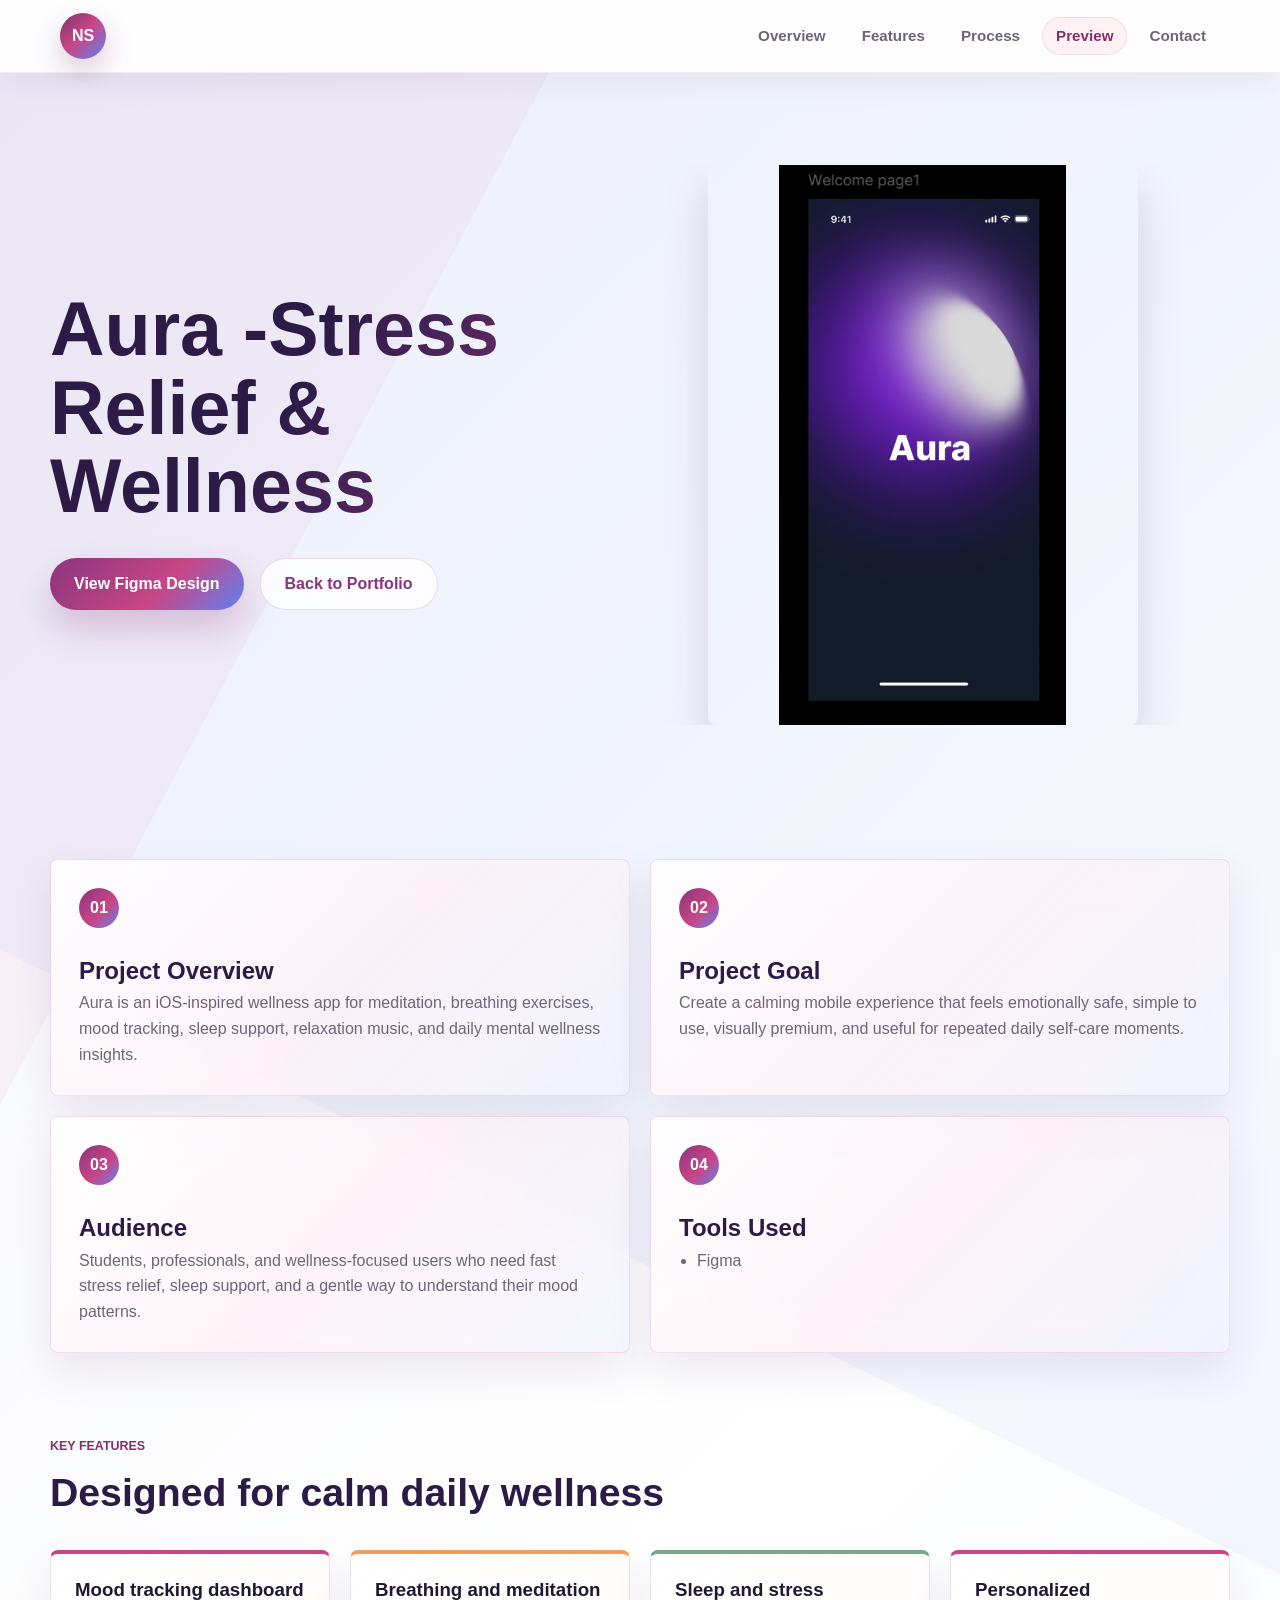
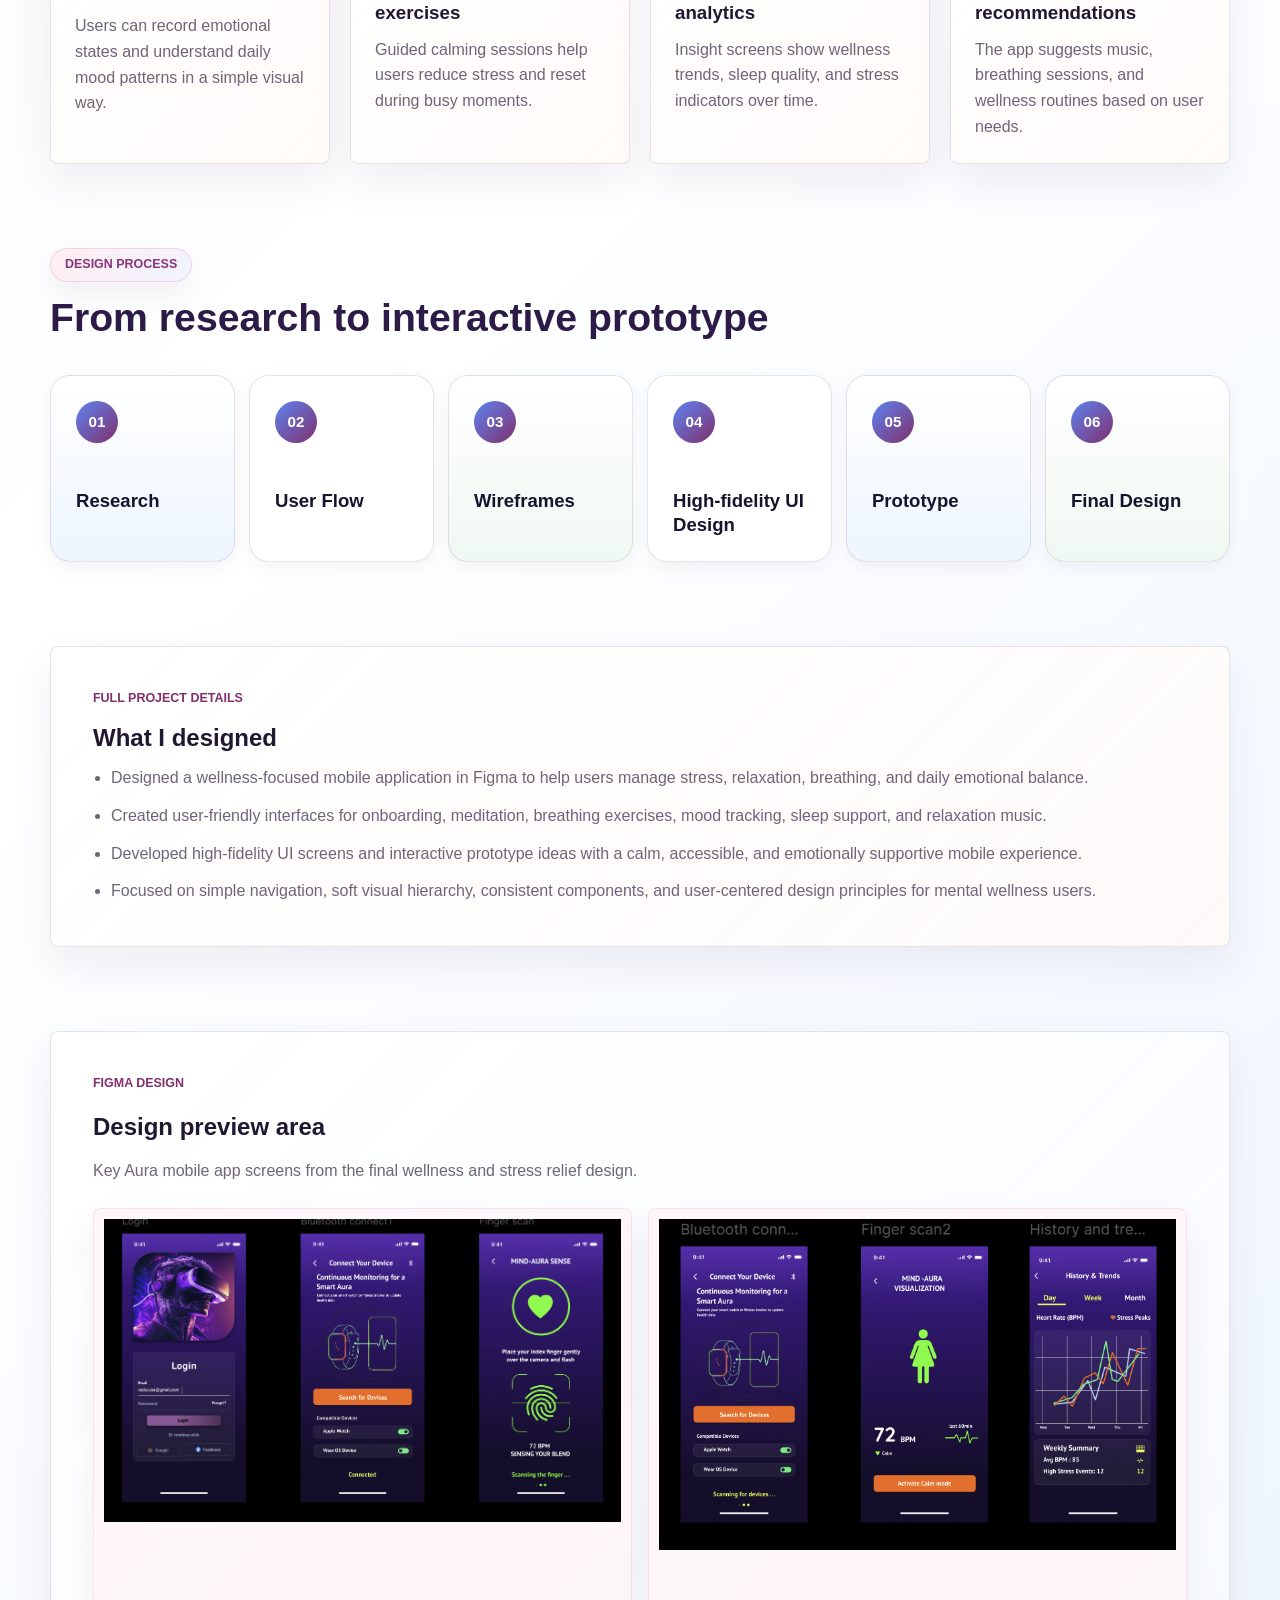
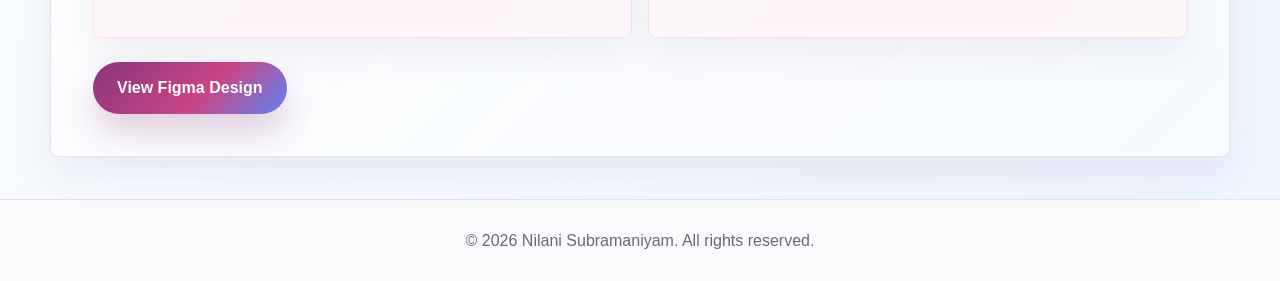
==== commit ab8441dd: "Refine case study navigation and homepage hero" ====
--- a/aura-case-study.html
+++ b/aura-case-study.html
@@ -21,10 +21,11 @@
       </button>
 
       <ul class="nav-links">
-        <li><a href="index.html#projects">Projects</a></li>
-        <li><a href="#screens">Screens</a></li>
-        <li><a href="#system">Design System</a></li>
-        <li><a href="index.html#contact" class="nav-cta">Contact</a></li>
+        <li><a href="#overview" class="active">Overview</a></li>
+        <li><a href="#features">Features</a></li>
+        <li><a href="#process">Process</a></li>
+        <li><a href="#screens">Preview</a></li>
+        <li><a href="index.html#contact">Contact</a></li>
       </ul>
     </nav>
   </header>
@@ -46,7 +47,7 @@
       </div>
     </section>
 
-    <section class="section aura-section">
+    <section class="section aura-section" id="overview">
       <div class="case-info-grid case-four-grid">
         <article class="aura-card reveal">
           <span class="case-number">01</span>
@@ -74,10 +75,24 @@
       </div>
     </section>
 
-    <section class="section aura-section">
+    <section class="section aura-section" id="features">
+      <div class="section-heading reveal">
+        <p class="eyebrow">Key Features</p>
+        <h2>Designed for calm daily wellness</h2>
+      </div>
+
+      <div class="details-grid">
+        <div class="detail-item reveal"><h3>Mood tracking dashboard</h3><p>Users can record emotional states and understand daily mood patterns in a simple visual way.</p></div>
+        <div class="detail-item reveal"><h3>Breathing and meditation exercises</h3><p>Guided calming sessions help users reduce stress and reset during busy moments.</p></div>
+        <div class="detail-item reveal"><h3>Sleep and stress analytics</h3><p>Insight screens show wellness trends, sleep quality, and stress indicators over time.</p></div>
+        <div class="detail-item reveal"><h3>Personalized recommendations</h3><p>The app suggests music, breathing sessions, and wellness routines based on user needs.</p></div>
+      </div>
+    </section>
+
+    <section class="section aura-section" id="process">
       <div class="section-heading reveal">
         <p class="aura-kicker">Design Process</p>
-        <h2>From research to final design</h2>
+        <h2>From research to interactive prototype</h2>
       </div>
 
       <div class="process-grid case-process">
@@ -90,19 +105,7 @@
       </div>
     </section>
 
-    <section class="section aura-section">
-      <div class="section-heading reveal">
-        <p class="aura-kicker">User Flows</p>
-        <h2>Designed around emotional moments</h2>
-      </div>
-      <div class="aura-flow-grid">
-        <article class="aura-flow reveal"><span>01</span><h3>First-time setup</h3><p>Splash, onboarding, goals, stress triggers, sleep habits, notification preferences.</p></article>
-        <article class="aura-flow reveal"><span>02</span><h3>Quick relief</h3><p>Open app, select current mood, start breathing session, receive calming insight.</p></article>
-        <article class="aura-flow reveal"><span>03</span><h3>Sleep routine</h3><p>Choose wind-down music, set timer, review sleep quality, save preferred ritual.</p></article>
-        <article class="aura-flow reveal"><span>04</span><h3>Progress review</h3><p>Dashboard, mood trends, stress analytics, streaks, personalized next steps.</p></article>
-      </div>
-    </section>
-
+   
     <section class="section aura-section">
       <div class="case-summary reveal">
         <p class="eyebrow">Full Project Details</p>
--- a/style.css
+++ b/style.css
@@ -277,6 +277,40 @@
   background-clip: text;
 }
 
+.hero-name {
+  position: relative;
+  display: grid;
+  gap: 4px;
+  width: fit-content;
+  padding-bottom: 10px;
+}
+
+.hero-name::after {
+  content: "";
+  width: 58%;
+  height: 8px;
+  display: block;
+  border-radius: 999px;
+  background: linear-gradient(90deg, #c84686, #ee9f5c, #5d83f2);
+  box-shadow: 0 12px 24px rgba(200, 70, 134, 0.2);
+}
+
+.hero-name span {
+  display: block;
+}
+
+.hero-name span {
+  background: linear-gradient(120deg, #8a347d 0%, #c84686 46%, #5d83f2 100%);
+  -webkit-background-clip: text;
+  background-clip: text;
+}
+
+.hero-name span:last-child {
+  background: linear-gradient(120deg, #8a347d 0%, #c84686 46%, #5d83f2 100%);
+  -webkit-background-clip: text;
+  background-clip: text;
+}
+
 .hero h2 {
   display: inline-flex;
   margin-top: 18px;
@@ -2901,6 +2935,12 @@
   color: transparent;
 }
 
+body.dark-theme .hero-name span {
+  background: linear-gradient(120deg, #f5cad6 0%, #ffffff 46%, #b9c8ff 100%);
+  -webkit-background-clip: text;
+  background-clip: text;
+}
+
 body.dark-theme .hero h2,
 body.dark-theme .eyebrow {
   color: #f5cad6;
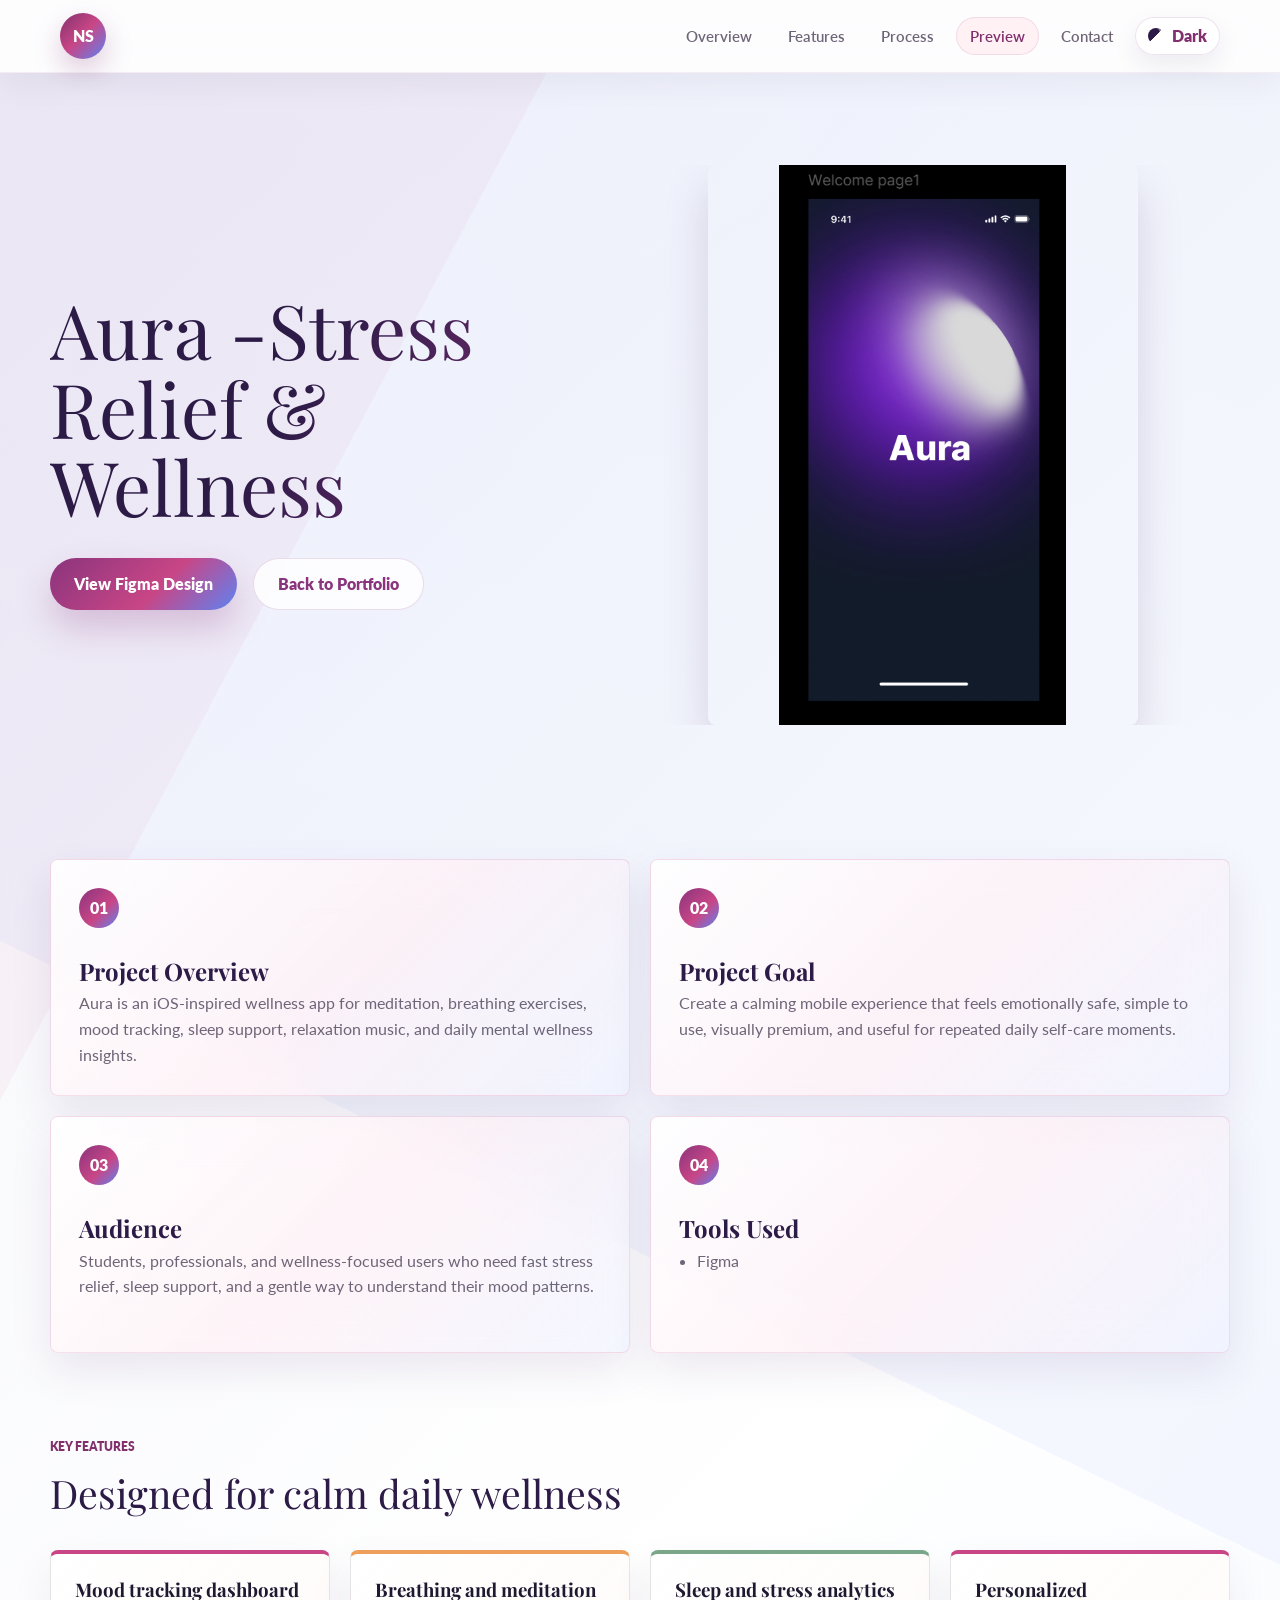
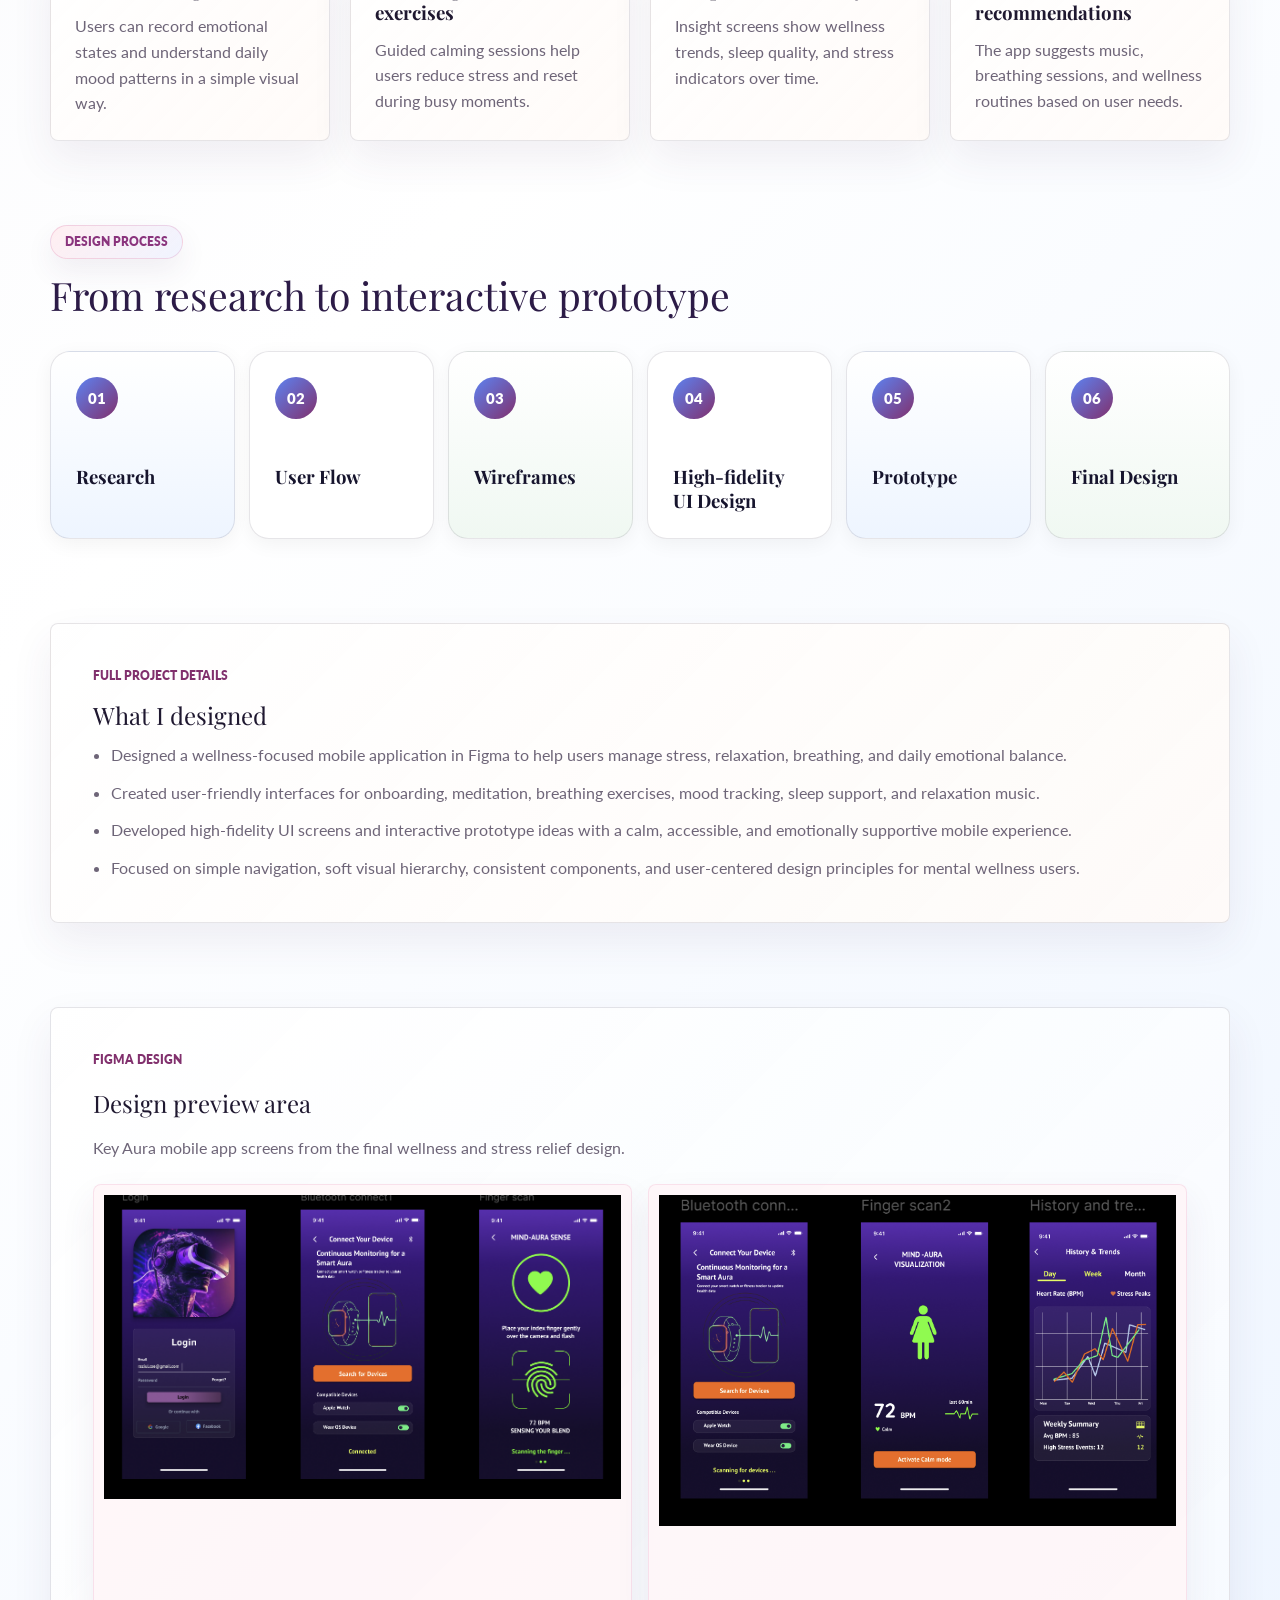
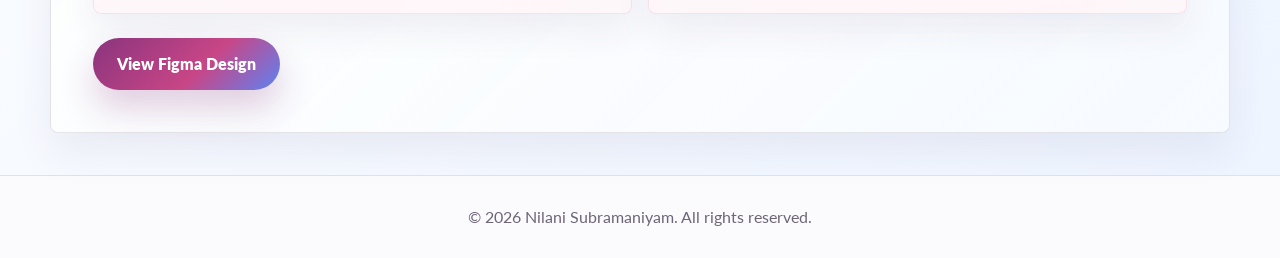
==== commit e6ccb894: "Use Playfair Display and Lato fonts" ====
--- a/aura-case-study.html
+++ b/aura-case-study.html
@@ -6,7 +6,7 @@
   <title>Aura Case Study | Nilani Subramaniyam</title>
   <link rel="preconnect" href="https://fonts.googleapis.com">
   <link rel="preconnect" href="https://fonts.gstatic.com" crossorigin>
-  <link href="https://fonts.googleapis.com/css2?family=Inter:wght@400;500;600;700;800&display=swap" rel="stylesheet">
+  <link href="https://fonts.googleapis.com/css2?family=Lato:wght@400;700;900&family=Playfair+Display:wght@400;700&display=swap" rel="stylesheet">
   <link rel="stylesheet" href="style.css">
 </head>
 <body>
@@ -26,6 +26,12 @@
         <li><a href="#process">Process</a></li>
         <li><a href="#screens">Preview</a></li>
         <li><a href="index.html#contact">Contact</a></li>
+        <li>
+          <button class="theme-toggle" type="button" aria-label="Switch to dark theme" aria-pressed="false">
+            <span class="theme-toggle-icon" aria-hidden="true"></span>
+            <span class="theme-toggle-text">Dark</span>
+          </button>
+        </li>
       </ul>
     </nav>
   </header>
--- a/style.css
+++ b/style.css
@@ -14,6 +14,8 @@
   --shadow: 0 22px 55px rgba(82, 52, 103, 0.15);
   --radius: 8px;
   --max-width: 1160px;
+  --body-font: "Lato", Arial, sans-serif;
+  --display-font: "Playfair Display", serif;
 }
 
 * {
@@ -33,7 +35,7 @@
   min-height: 100vh;
   overflow-x: hidden;
   color: var(--text);
-  font-family: "Inter", Arial, sans-serif;
+  font-family: var(--body-font);
   line-height: 1.6;
   background:
     linear-gradient(118deg, rgba(200, 70, 134, 0.12) 0 18%, transparent 18% 100%),
@@ -55,6 +57,12 @@
 a {
   color: inherit;
   text-decoration: none;
+}
+
+h1,
+h2,
+h3 {
+  font-family: var(--display-font);
 }
 
 .site-header {
@@ -268,9 +276,11 @@
 
 .hero h1 {
   max-width: 720px;
+  font-family: var(--display-font);
+  font-weight: 400;
   font-size: clamp(3.15rem, 5.75vw, 4.85rem);
   line-height: 1.02;
-  letter-spacing: -0.015em;
+  letter-spacing: 0;
   color: transparent;
   background: linear-gradient(120deg, #2c1b47 0%, #2c1b47 42%, #8a347d 100%);
   -webkit-background-clip: text;
@@ -484,6 +494,8 @@
 }
 
 .section-heading h2 {
+  font-family: var(--display-font);
+  font-weight: 400;
   font-size: clamp(2rem, 5vw, 3.25rem);
   line-height: 1.08;
   letter-spacing: 0;
@@ -913,6 +925,8 @@
 
 .case-hero-copy h1 {
   max-width: 720px;
+  font-family: var(--display-font);
+  font-weight: 400;
   font-size: clamp(2.1rem, 4.6vw, 4rem);
   line-height: 1.08;
   letter-spacing: 0;
@@ -1038,6 +1052,16 @@
 .case-summary h2 {
   margin-bottom: 12px;
   line-height: 1.25;
+}
+
+.case-card h2,
+.case-summary h2,
+.petal-showcase h2,
+.figma-panel h2,
+.aura-screen h2,
+.aura-presentation h2 {
+  font-family: var(--display-font);
+  font-weight: 400;
 }
 
 .case-card p,
@@ -1262,6 +1286,8 @@
 .aura-hero-copy h1 {
   margin: 10px 0 18px;
   color: transparent;
+  font-family: var(--display-font);
+  font-weight: 400;
   font-size: clamp(2.75rem, 5.9vw, 5.2rem);
   line-height: 1.04;
   letter-spacing: 0;
@@ -1882,6 +1908,8 @@
 .tripzy-hero-copy h1 {
   max-width: 720px;
   margin-top: 12px;
+  font-family: var(--display-font);
+  font-weight: 400;
   font-size: clamp(2.1rem, 4.6vw, 4rem);
   line-height: 1.08;
 }
@@ -2624,7 +2652,7 @@
     margin:0;
     padding:0;
     box-sizing:border-box;
-    font-family:Arial, Helvetica, sans-serif;
+    font-family:var(--body-font);
 }
 
 body{
@@ -2946,12 +2974,33 @@
   color: #f5cad6;
 }
 
+body.dark-theme,
+body.dark-theme p,
+body.dark-theme h3,
+body.dark-theme strong,
+body.dark-theme label,
+body.dark-theme small {
+  color: var(--text);
+}
+
 body.dark-theme .hero-text,
 body.dark-theme .project-card p,
 body.dark-theme .about-panel p,
 body.dark-theme .contact-card small,
-body.dark-theme .case-list {
+body.dark-theme .case-list,
+body.dark-theme .contact-form input::placeholder,
+body.dark-theme .contact-form textarea::placeholder {
   color: var(--muted);
+}
+
+body.dark-theme .about::before,
+body.dark-theme .skills::before,
+body.dark-theme .projects::before,
+body.dark-theme .process::before,
+body.dark-theme .contact::before {
+  background:
+    linear-gradient(135deg, rgba(200, 70, 134, 0.08), transparent 42%),
+    linear-gradient(180deg, rgba(7, 9, 22, 0.88), rgba(18, 23, 45, 0.92));
 }
 
 body.dark-theme .hero-stats span,
@@ -2980,6 +3029,19 @@
   color: #ffffff;
 }
 
+body.dark-theme .skill-card,
+body.dark-theme .hero-stats span,
+body.dark-theme .project-link,
+body.dark-theme .form-status {
+  color: #f5cad6;
+}
+
+body.dark-theme .btn-secondary {
+  color: #ffffff;
+  border-color: rgba(255, 255, 255, 0.18);
+  background: rgba(255, 255, 255, 0.1);
+}
+
 body.dark-theme .contact-form input,
 body.dark-theme .contact-form textarea {
   color: #ffffff;
@@ -2992,6 +3054,94 @@
   border-top-color: rgba(255, 255, 255, 0.1);
 }
 
+body.dark-theme .case-hero-copy h1,
+body.dark-theme .tripzy-hero-copy h1,
+body.dark-theme .aura-hero-copy h1 {
+  background: linear-gradient(120deg, #ffffff 0%, #f5cad6 46%, #b9c8ff 100%);
+  -webkit-background-clip: text;
+  background-clip: text;
+  color: transparent;
+}
+
+body.dark-theme .case-hero-copy p:not(.eyebrow),
+body.dark-theme .tripzy-hero-copy p:not(.eyebrow),
+body.dark-theme .aura-hero-copy p:not(.aura-kicker),
+body.dark-theme .case-card p,
+body.dark-theme .detail-item p,
+body.dark-theme .case-summary p:not(.eyebrow),
+body.dark-theme .figma-panel p:not(.eyebrow) {
+  color: var(--muted);
+}
+
+body.dark-theme .case-section::before,
+body.dark-theme main .case-section:nth-of-type(2n + 3)::before,
+body.dark-theme main .case-section:nth-of-type(2n + 4)::before,
+body.dark-theme .tripzy-hero::before,
+body.dark-theme .tripzy-showcase-section::before,
+body.dark-theme .tripzy-process-section::before {
+  background:
+    linear-gradient(135deg, rgba(200, 70, 134, 0.08), transparent 42%),
+    linear-gradient(180deg, rgba(7, 9, 22, 0.9), rgba(18, 23, 45, 0.94));
+}
+
+body.dark-theme .aura-page {
+  --aura-text: #f8fbff;
+  --aura-muted: #c4bdd1;
+  --aura-border: rgba(255, 255, 255, 0.13);
+  color: var(--aura-text);
+  background:
+    linear-gradient(118deg, rgba(200, 70, 134, 0.12) 0 18%, transparent 18% 100%),
+    linear-gradient(26deg, transparent 0 62%, rgba(93, 131, 242, 0.12) 62% 100%),
+    linear-gradient(135deg, #070916 0%, #14192f 48%, #21182c 100%);
+}
+
+body.dark-theme .case-card,
+body.dark-theme .detail-item,
+body.dark-theme .case-summary,
+body.dark-theme .figma-panel,
+body.dark-theme .aura-card,
+body.dark-theme .aura-flow,
+body.dark-theme .aura-system-panel,
+body.dark-theme .aura-presentation,
+body.dark-theme .tripzy-process-step {
+  border-color: rgba(255, 255, 255, 0.13);
+  background:
+    linear-gradient(135deg, rgba(255, 255, 255, 0.11), rgba(255, 255, 255, 0.05)),
+    #12172d;
+  box-shadow: var(--shadow);
+}
+
+body.dark-theme .case-card h2,
+body.dark-theme .detail-item h3,
+body.dark-theme .case-summary h2,
+body.dark-theme .figma-panel h2,
+body.dark-theme .aura-card h2,
+body.dark-theme .aura-card h3,
+body.dark-theme .aura-flow h3,
+body.dark-theme .aura-system-panel h3,
+body.dark-theme .aura-presentation h2 {
+  color: #ffffff;
+}
+
+body.dark-theme .case-number,
+body.dark-theme .process-card span,
+body.dark-theme .tripzy-process-step span,
+body.dark-theme .aura-flow span {
+  color: #ffffff;
+  background: linear-gradient(135deg, #8a347d, #c84686 58%, #5d83f2);
+}
+
+body.dark-theme .petal-preview,
+body.dark-theme .tripzy-hero-visual,
+body.dark-theme .petal-hero-screenshot,
+body.dark-theme .design-preview-image {
+  border-color: rgba(255, 255, 255, 0.13);
+  background:
+    linear-gradient(135deg, rgba(255, 255, 255, 0.1), rgba(255, 255, 255, 0.04)),
+    #12172d;
+  box-shadow: var(--shadow);
+}
+
 @media (max-width: 720px) {
   body.dark-theme .nav-links {
     background: rgba(10, 13, 29, 0.96);
